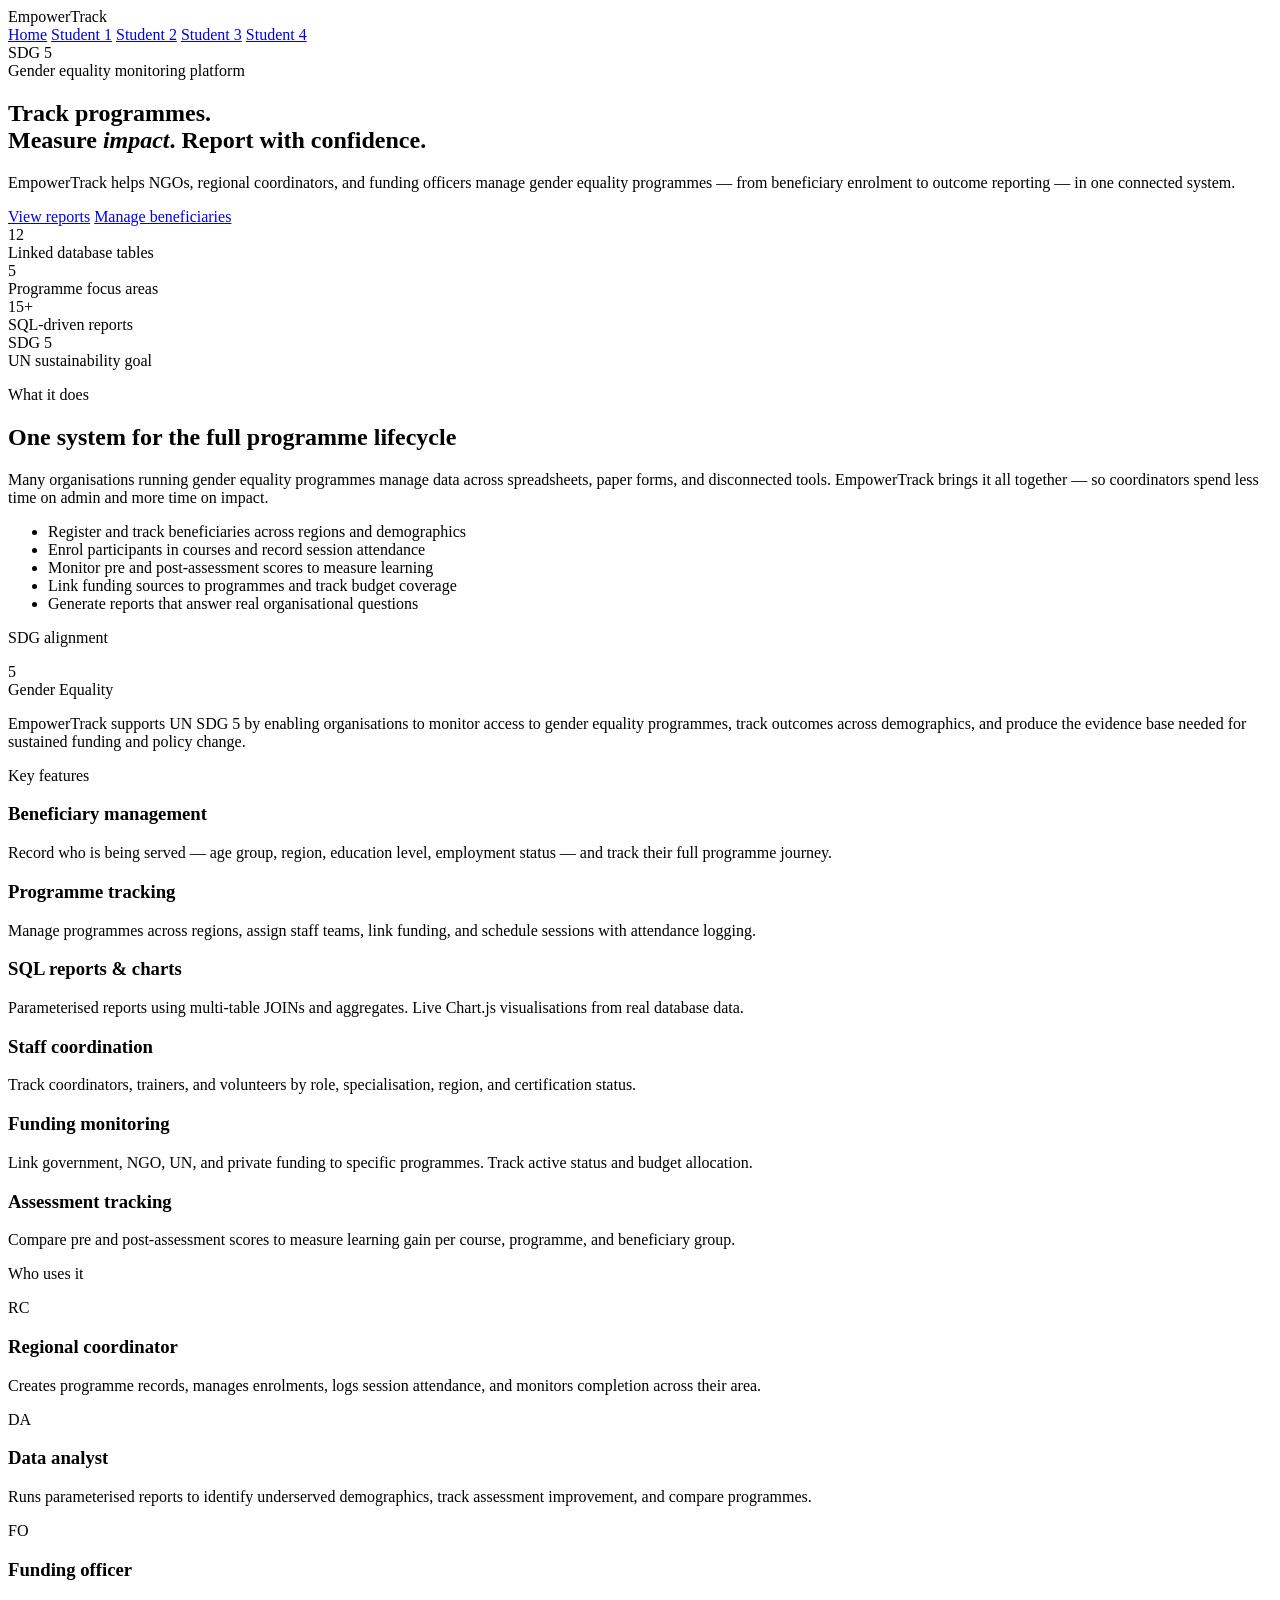
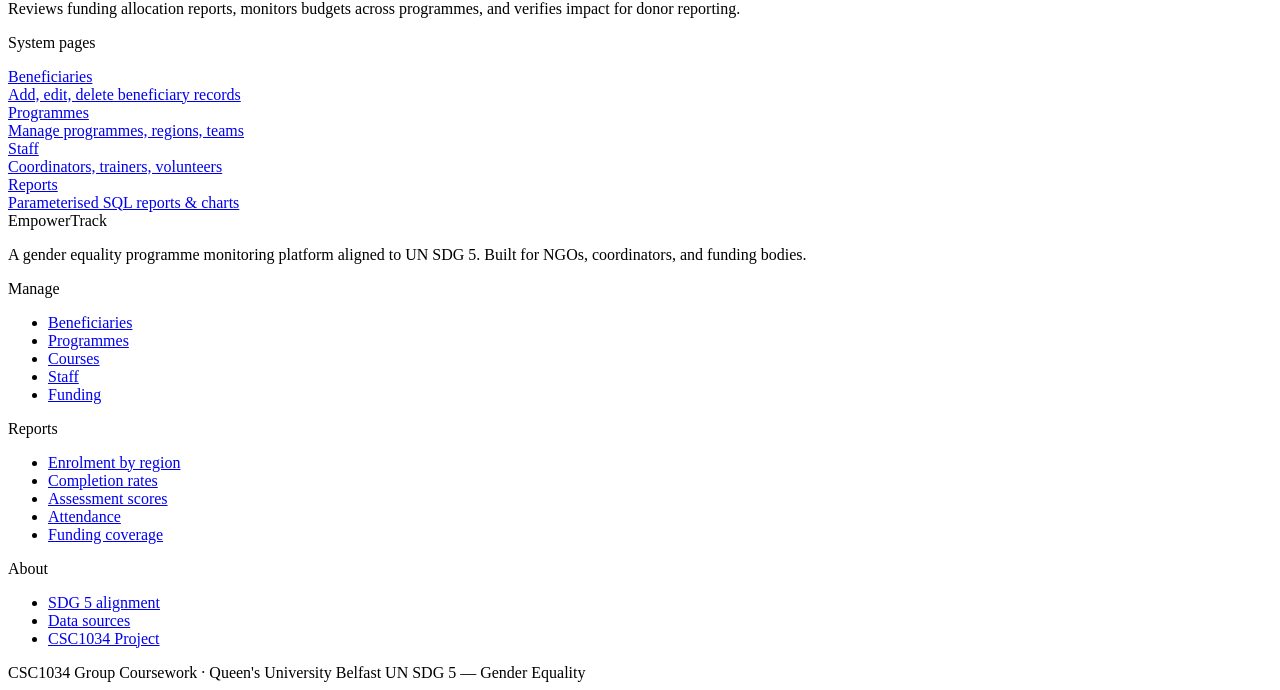
==== code/src/html/index.html @ a9007a5d "roman/feature: added initial homepage for web site with commented classes that should be in styles" ====
<!DOCTYPE html>
<html lang="en">
<head>
  <meta charset="UTF-8" />
  <meta name="viewport" content="width=device-width, initial-scale=1.0" />
  <title>EmpowerTrack — Gender Equality Programme Monitoring</title>
  <link rel="stylesheet" href="style.css" />
</head>
<body>

  <!-- ============================================================
       HEADER / NAV
       Classes: nav, nav__logo, nav__logo-mark, nav__logo-name,
                nav__links, nav__link, nav__link--active,
                nav__actions, nav__sdg-badge
  ============================================================ -->
  <header>
    <nav class="nav">
      <div class="nav__logo">
        <div class="nav__logo-mark">
          <!-- Replace with SVG icon or img -->
        </div>
        <span class="nav__logo-name">EmpowerTrack</span>
      </div>

      <div class="nav__links">
        <a href="index.html"           class="nav__link nav__link--active">Home</a>
        <a href="student1.html"   class="nav__link">Student 1</a>
        <a href="student2.html"      class="nav__link">Student 2</a>
        <a href="student3.html"         class="nav__link">Student 3</a>
        <a href="student4.html"         class="nav__link">Student 4</a>
      </div>

      <div class="nav__actions">
        <span class="nav__sdg-badge">SDG 5</span>
      </div>
    </nav>
  </header>

  <main>

    <!-- ============================================================
         HERO SECTION
         Classes: hero, hero__eyebrow, hero__dot, hero__title,
                  hero__subtitle, hero__cta, btn-primary, btn-outline
    ============================================================ -->
    <section class="hero">
      <div class="hero__eyebrow">
        <span class="hero__dot"></span>
        Gender equality monitoring platform
      </div>
      <h1 class="hero__title">
        Track programmes.<br>
        Measure <em>impact</em>. Report with confidence.
      </h1>
      <p class="hero__subtitle">
        EmpowerTrack helps NGOs, regional coordinators, and funding officers
        manage gender equality programmes — from beneficiary enrolment to outcome
        reporting — in one connected system.
      </p>
      <div class="hero__cta">
        <a href="reports.html"       class="btn-primary">View reports</a>
        <a href="beneficiaries.html" class="btn-outline">Manage beneficiaries</a>
      </div>
    </section>

    <!-- ============================================================
         STATS BAR
         Classes: stats, stats__item, stats__number, stats__label
    ============================================================ -->
    <div class="stats">
      <div class="stats__item">
        <div class="stats__number">12</div>
        <div class="stats__label">Linked database tables</div>
      </div>
      <div class="stats__item">
        <div class="stats__number">5</div>
        <div class="stats__label">Programme focus areas</div>
      </div>
      <div class="stats__item">
        <div class="stats__number">15+</div>
        <div class="stats__label">SQL-driven reports</div>
      </div>
      <div class="stats__item">
        <div class="stats__number">SDG 5</div>
        <div class="stats__label">UN sustainability goal</div>
      </div>
    </div>

    <!-- ============================================================
         ABOUT SECTION  (two-column: text | SDG card)
         Classes: about, about__text, about__visual,
                  section__label, about__title, about__body,
                  about__list, sdg-card, sdg-card__num,
                  sdg-card__name, sdg-card__body
    ============================================================ -->
    <section class="about">
      <div class="about__text">
        <p class="section__label">What it does</p>
        <h2 class="about__title">One system for the full programme lifecycle</h2>
        <p class="about__body">
          Many organisations running gender equality programmes manage data across
          spreadsheets, paper forms, and disconnected tools. EmpowerTrack brings
          it all together — so coordinators spend less time on admin and more time
          on impact.
        </p>
        <ul class="about__list">
          <li>Register and track beneficiaries across regions and demographics</li>
          <li>Enrol participants in courses and record session attendance</li>
          <li>Monitor pre and post-assessment scores to measure learning</li>
          <li>Link funding sources to programmes and track budget coverage</li>
          <li>Generate reports that answer real organisational questions</li>
        </ul>
      </div>

      <div class="about__visual">
        <p class="section__label">SDG alignment</p>
        <div class="sdg-card">
          <div class="sdg-card__num">5</div>
          <div class="sdg-card__name">Gender Equality</div>
          <p class="sdg-card__body">
            EmpowerTrack supports UN SDG 5 by enabling organisations to monitor
            access to gender equality programmes, track outcomes across demographics,
            and produce the evidence base needed for sustained funding and policy change.
          </p>
        </div>
      </div>
    </section>

    <!-- ============================================================
         FEATURES SECTION
         Classes: features, features__grid, feature-card,
                  feature-card__icon, feature-card__title,
                  feature-card__body
    ============================================================ -->
    <section class="features">
      <p class="section__label">Key features</p>
      <div class="features__grid">

        <div class="feature-card">
          <div class="feature-card__icon">
            <!-- icon placeholder -->
          </div>
          <h3 class="feature-card__title">Beneficiary management</h3>
          <p class="feature-card__body">
            Record who is being served — age group, region, education level,
            employment status — and track their full programme journey.
          </p>
        </div>

        <div class="feature-card">
          <div class="feature-card__icon">
            <!-- icon placeholder -->
          </div>
          <h3 class="feature-card__title">Programme tracking</h3>
          <p class="feature-card__body">
            Manage programmes across regions, assign staff teams, link funding,
            and schedule sessions with attendance logging.
          </p>
        </div>

        <div class="feature-card">
          <div class="feature-card__icon">
            <!-- icon placeholder -->
          </div>
          <h3 class="feature-card__title">SQL reports &amp; charts</h3>
          <p class="feature-card__body">
            Parameterised reports using multi-table JOINs and aggregates.
            Live Chart.js visualisations from real database data.
          </p>
        </div>

        <div class="feature-card">
          <div class="feature-card__icon">
            <!-- icon placeholder -->
          </div>
          <h3 class="feature-card__title">Staff coordination</h3>
          <p class="feature-card__body">
            Track coordinators, trainers, and volunteers by role,
            specialisation, region, and certification status.
          </p>
        </div>

        <div class="feature-card">
          <div class="feature-card__icon">
            <!-- icon placeholder -->
          </div>
          <h3 class="feature-card__title">Funding monitoring</h3>
          <p class="feature-card__body">
            Link government, NGO, UN, and private funding to specific
            programmes. Track active status and budget allocation.
          </p>
        </div>

        <div class="feature-card">
          <div class="feature-card__icon">
            <!-- icon placeholder -->
          </div>
          <h3 class="feature-card__title">Assessment tracking</h3>
          <p class="feature-card__body">
            Compare pre and post-assessment scores to measure learning gain
            per course, programme, and beneficiary group.
          </p>
        </div>

      </div>
    </section>

    <!-- ============================================================
         WHO IT'S FOR
         Classes: users, users__grid, user-card, user-card__avatar,
                  user-card__role, user-card__desc
                  Avatar colour modifiers: av-green, av-blue, av-purple
    ============================================================ -->
    <section class="users">
      <p class="section__label">Who uses it</p>
      <div class="users__grid">

        <div class="user-card">
          <div class="user-card__avatar av-green">RC</div>
          <h3 class="user-card__role">Regional coordinator</h3>
          <p class="user-card__desc">
            Creates programme records, manages enrolments, logs session
            attendance, and monitors completion across their area.
          </p>
        </div>

        <div class="user-card">
          <div class="user-card__avatar av-blue">DA</div>
          <h3 class="user-card__role">Data analyst</h3>
          <p class="user-card__desc">
            Runs parameterised reports to identify underserved demographics,
            track assessment improvement, and compare programmes.
          </p>
        </div>

        <div class="user-card">
          <div class="user-card__avatar av-purple">FO</div>
          <h3 class="user-card__role">Funding officer</h3>
          <p class="user-card__desc">
            Reviews funding allocation reports, monitors budgets across
            programmes, and verifies impact for donor reporting.
          </p>
        </div>

      </div>
    </section>

    <!-- ============================================================
         SYSTEM PAGES OVERVIEW
         Classes: pages, pages__grid, page-card, page-card__header,
                  page-card__dot, page-card__body, page-card__name,
                  page-card__desc
    ============================================================ -->
    <section class="pages">
      <p class="section__label">System pages</p>
      <div class="pages__grid">

        <a href="beneficiaries.html" class="page-card">
          <div class="page-card__header">
            <div class="page-card__dot page-card__dot--green"></div>
          </div>
          <div class="page-card__body">
            <div class="page-card__name">Beneficiaries</div>
            <div class="page-card__desc">Add, edit, delete beneficiary records</div>
          </div>
        </a>

        <a href="programmes.html" class="page-card">
          <div class="page-card__header">
            <div class="page-card__dot page-card__dot--blue"></div>
          </div>
          <div class="page-card__body">
            <div class="page-card__name">Programmes</div>
            <div class="page-card__desc">Manage programmes, regions, teams</div>
          </div>
        </a>

        <a href="staff.html" class="page-card">
          <div class="page-card__header">
            <div class="page-card__dot page-card__dot--purple"></div>
          </div>
          <div class="page-card__body">
            <div class="page-card__name">Staff</div>
            <div class="page-card__desc">Coordinators, trainers, volunteers</div>
          </div>
        </a>

        <a href="reports.html" class="page-card">
          <div class="page-card__header">
            <div class="page-card__dot page-card__dot--amber"></div>
          </div>
          <div class="page-card__body">
            <div class="page-card__name">Reports</div>
            <div class="page-card__desc">Parameterised SQL reports &amp; charts</div>
          </div>
        </a>

      </div>
    </section>

  </main>

  <!-- ============================================================
       FOOTER
       Classes: footer, footer__main, footer__brand, footer__brand-name,
                footer__brand-desc, footer__col, footer__col-title,
                footer__links, footer__bottom, footer__copy,
                footer__sdg
  ============================================================ -->
  <footer class="footer">
    <div class="footer__main">

      <div class="footer__brand">
        <div class="footer__brand-name">EmpowerTrack</div>
        <p class="footer__brand-desc">
          A gender equality programme monitoring platform aligned to UN SDG 5.
          Built for NGOs, coordinators, and funding bodies.
        </p>
      </div>

      <div class="footer__col">
        <div class="footer__col-title">Manage</div>
        <ul class="footer__links">
          <li><a href="beneficiaries.html">Beneficiaries</a></li>
          <li><a href="programmes.html">Programmes</a></li>
          <li><a href="courses.html">Courses</a></li>
          <li><a href="staff.html">Staff</a></li>
          <li><a href="funding.html">Funding</a></li>
        </ul>
      </div>

      <div class="footer__col">
        <div class="footer__col-title">Reports</div>
        <ul class="footer__links">
          <li><a href="reports.html">Enrolment by region</a></li>
          <li><a href="reports.html">Completion rates</a></li>
          <li><a href="reports.html">Assessment scores</a></li>
          <li><a href="reports.html">Attendance</a></li>
          <li><a href="reports.html">Funding coverage</a></li>
        </ul>
      </div>

      <div class="footer__col">
        <div class="footer__col-title">About</div>
        <ul class="footer__links">
          <li><a href="index.html">SDG 5 alignment</a></li>
          <li><a href="index.html">Data sources</a></li>
          <li><a href="index.html">CSC1034 Project</a></li>
        </ul>
      </div>

    </div>

    <div class="footer__bottom">
      <span class="footer__copy">CSC1034 Group Coursework &middot; Queen's University Belfast</span>
      <span class="footer__sdg">UN SDG 5 &mdash; Gender Equality</span>
    </div>
  </footer>

</body>
</html>
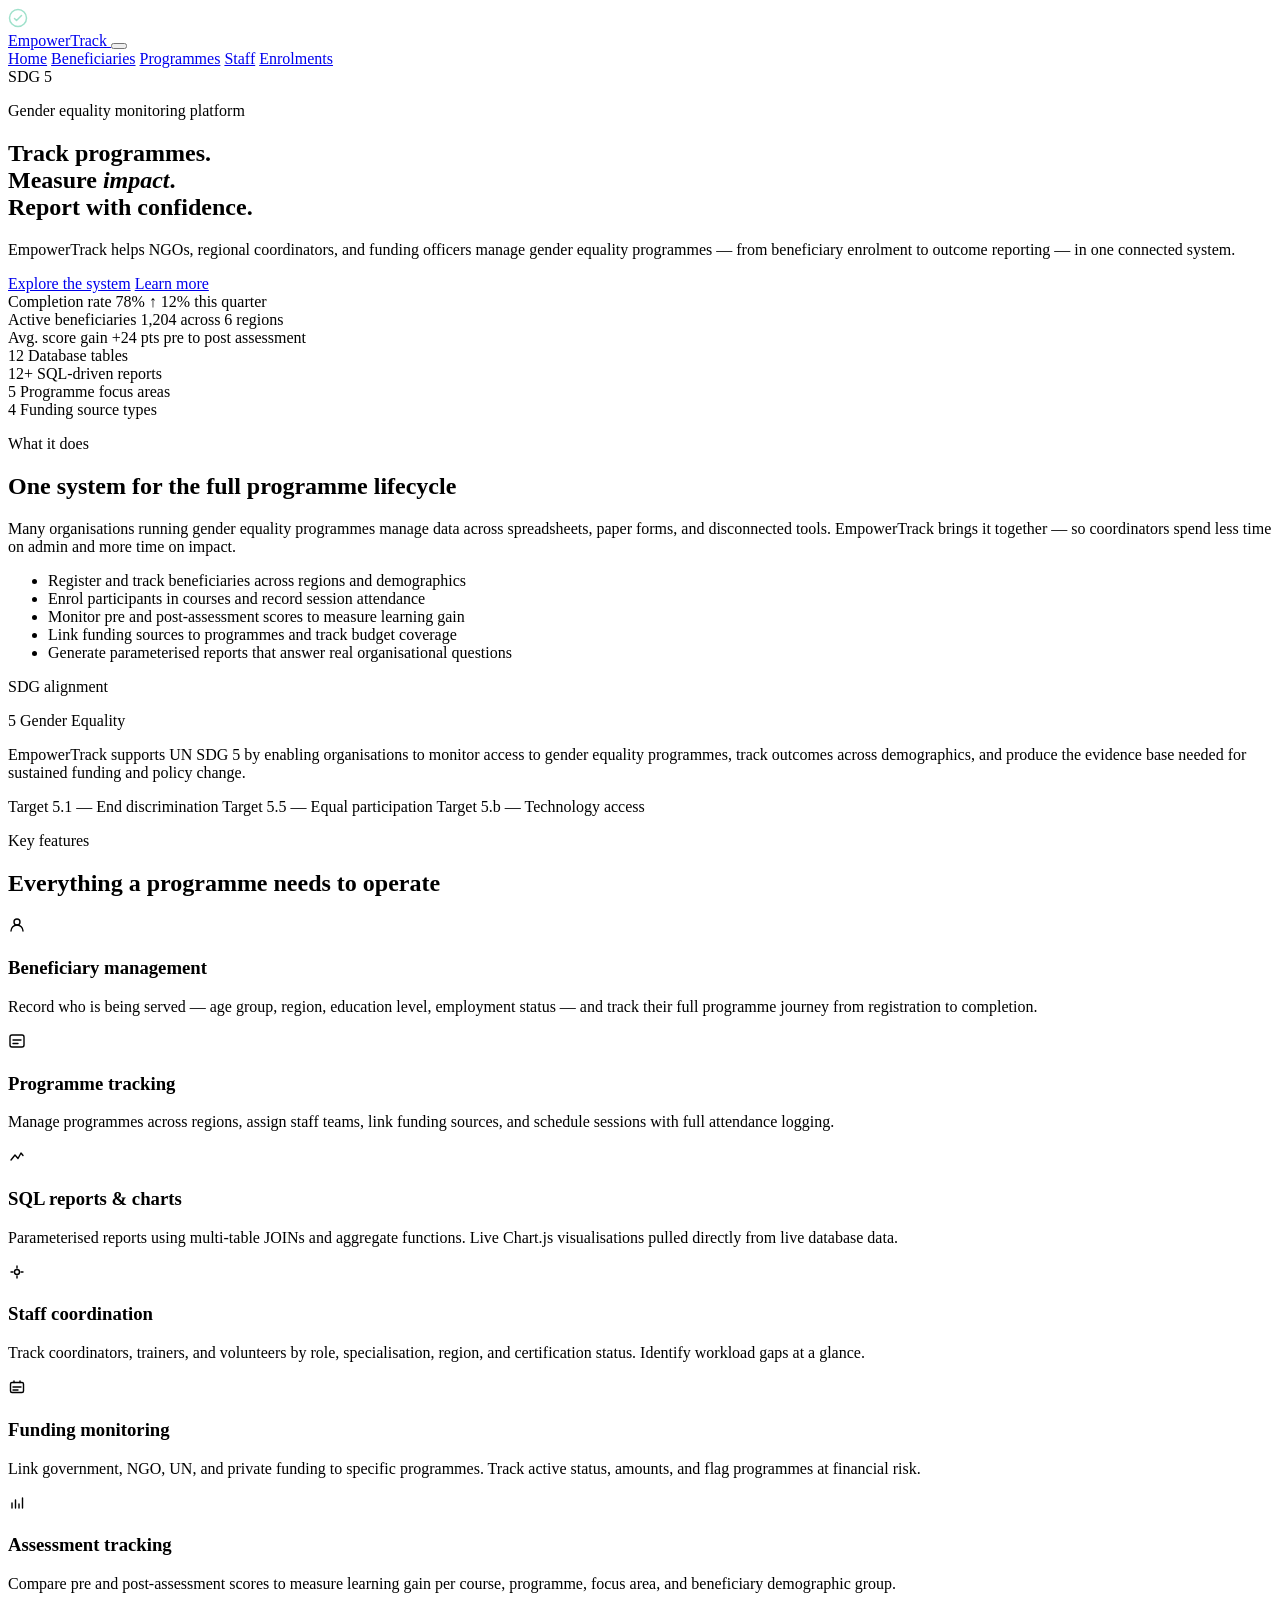
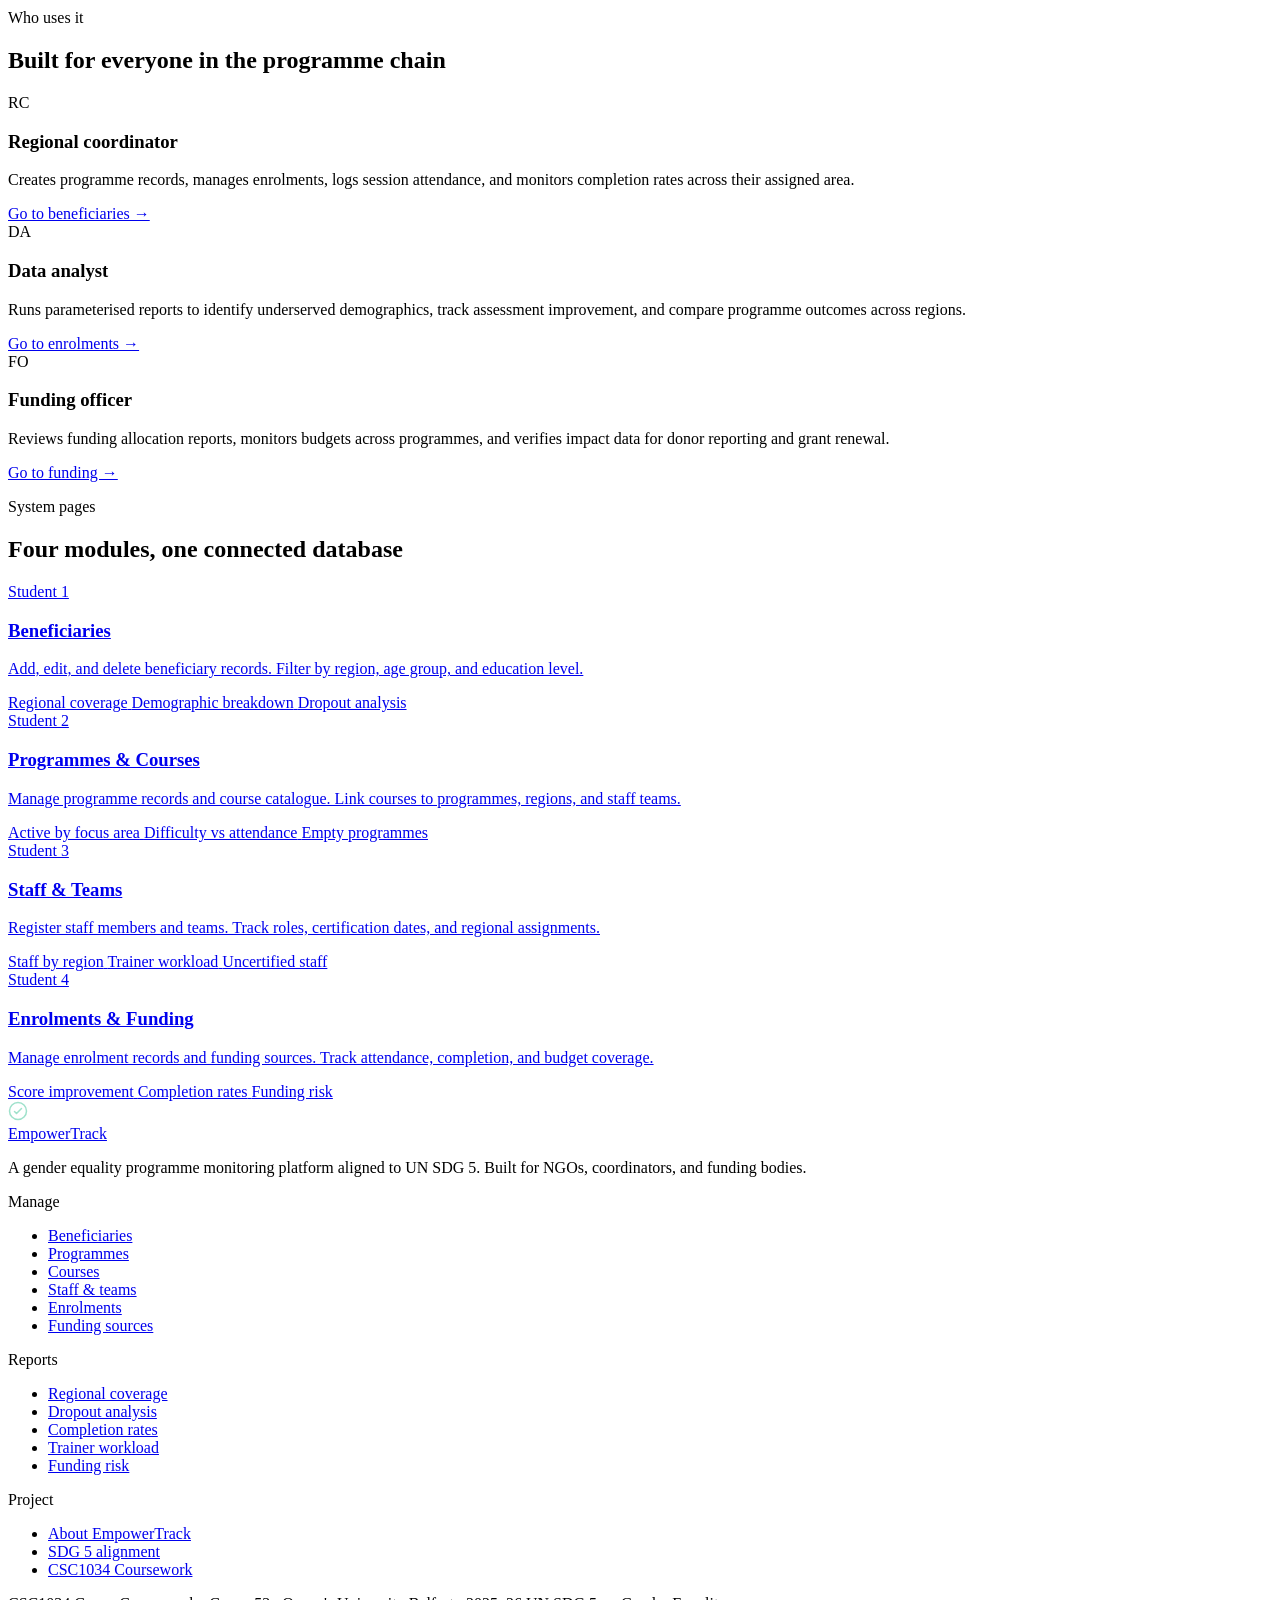
==== commit 07b36cd3: "roma/fueature: added initial HTML files and JavaScript for navigation functionality" ====
--- a/code/src/html/index.html
+++ b/code/src/html/index.html
@@ -4,359 +4,435 @@
   <meta charset="UTF-8" />
   <meta name="viewport" content="width=device-width, initial-scale=1.0" />
   <title>EmpowerTrack — Gender Equality Programme Monitoring</title>
+  <!-- DM Serif Display for headings, DM Sans for body — both used on all 5 pages -->
+  <link rel="preconnect" href="https://fonts.googleapis.com" />
+  <link rel="preconnect" href="https://fonts.gstatic.com" crossorigin />
+  <link href="https://fonts.googleapis.com/css2?family=DM+Serif+Display:ital@0;1&family=DM+Sans:opsz,wght@9..40,300;9..40,400;9..40,500&display=swap" rel="stylesheet" />
   <link rel="stylesheet" href="style.css" />
 </head>
 <body>
 
-  <!-- ============================================================
-       HEADER / NAV
-       Classes: nav, nav__logo, nav__logo-mark, nav__logo-name,
-                nav__links, nav__link, nav__link--active,
-                nav__actions, nav__sdg-badge
-  ============================================================ -->
-  <header>
-    <nav class="nav">
-      <div class="nav__logo">
-        <div class="nav__logo-mark">
-          <!-- Replace with SVG icon or img -->
-        </div>
-        <span class="nav__logo-name">EmpowerTrack</span>
-      </div>
-
-      <div class="nav__links">
-        <a href="index.html"           class="nav__link nav__link--active">Home</a>
-        <a href="student1.html"   class="nav__link">Student 1</a>
-        <a href="student2.html"      class="nav__link">Student 2</a>
-        <a href="student3.html"         class="nav__link">Student 3</a>
-        <a href="student4.html"         class="nav__link">Student 4</a>
+  <!-- HEADER — same markup on all 5 pages, only nav__link--active changes -->
+  <header class="site-header"> <!-- sticky top bar, dark background -->
+    <nav class="nav container"> <!-- flex row: logo | links | badge; container = shared max-width wrapper -->
+
+      <a href="index.html" class="nav__logo"> <!-- logo: icon + brand name side by side -->
+        <div class="nav__logo-mark"> <!-- small circle SVG icon -->
+          <svg width="20" height="20" viewBox="0 0 20 20" fill="none" aria-hidden="true">
+            <circle cx="10" cy="10" r="8.5" stroke="#9FE1CB" stroke-width="1.5"/>
+            <path d="M6.5 10.5L8.5 12.5L13.5 7.5" stroke="#9FE1CB" stroke-width="1.5" stroke-linecap="round" stroke-linejoin="round"/>
+          </svg>
+        </div>
+        <span class="nav__logo-name">EmpowerTrack</span> <!-- brand name text -->
+      </a>
+
+      <!-- hamburger button, visible on mobile only; JS toggles nav__links--open -->
+      <button class="nav__burger" id="navBurger" aria-label="Toggle navigation menu">
+        <span></span><span></span><span></span>
+      </button>
+
+      <!-- nav links: horizontal on desktop, dropdown on mobile -->
+      <div class="nav__links" id="navLinks">
+        <a href="index.html"         class="nav__link nav__link--active">Home</a> <!-- nav__link--active = current page -->
+        <a href="beneficiaries.html" class="nav__link">Beneficiaries</a>
+        <a href="programmes.html"    class="nav__link">Programmes</a>
+        <a href="staff.html"         class="nav__link">Staff</a>
+        <a href="enrolments.html"    class="nav__link">Enrolments</a>
       </div>
 
       <div class="nav__actions">
-        <span class="nav__sdg-badge">SDG 5</span>
-      </div>
+        <span class="badge badge--sdg">SDG 5</span> <!-- green pill badge, same on all pages -->
+      </div>
+
     </nav>
   </header>
 
+
   <main>
 
-    <!-- ============================================================
-         HERO SECTION
-         Classes: hero, hero__eyebrow, hero__dot, hero__title,
-                  hero__subtitle, hero__cta, btn-primary, btn-outline
-    ============================================================ -->
+    <!-- HERO — homepage only; dark background continues from header -->
     <section class="hero">
-      <div class="hero__eyebrow">
-        <span class="hero__dot"></span>
-        Gender equality monitoring platform
-      </div>
-      <h1 class="hero__title">
-        Track programmes.<br>
-        Measure <em>impact</em>. Report with confidence.
-      </h1>
-      <p class="hero__subtitle">
-        EmpowerTrack helps NGOs, regional coordinators, and funding officers
-        manage gender equality programmes — from beneficiary enrolment to outcome
-        reporting — in one connected system.
-      </p>
-      <div class="hero__cta">
-        <a href="reports.html"       class="btn-primary">View reports</a>
-        <a href="beneficiaries.html" class="btn-outline">Manage beneficiaries</a>
-      </div>
-    </section>
-
-    <!-- ============================================================
-         STATS BAR
-         Classes: stats, stats__item, stats__number, stats__label
-    ============================================================ -->
-    <div class="stats">
-      <div class="stats__item">
-        <div class="stats__number">12</div>
-        <div class="stats__label">Linked database tables</div>
-      </div>
-      <div class="stats__item">
-        <div class="stats__number">5</div>
-        <div class="stats__label">Programme focus areas</div>
-      </div>
-      <div class="stats__item">
-        <div class="stats__number">15+</div>
-        <div class="stats__label">SQL-driven reports</div>
-      </div>
-      <div class="stats__item">
-        <div class="stats__number">SDG 5</div>
-        <div class="stats__label">UN sustainability goal</div>
-      </div>
-    </div>
-
-    <!-- ============================================================
-         ABOUT SECTION  (two-column: text | SDG card)
-         Classes: about, about__text, about__visual,
-                  section__label, about__title, about__body,
-                  about__list, sdg-card, sdg-card__num,
-                  sdg-card__name, sdg-card__body
-    ============================================================ -->
-    <section class="about">
-      <div class="about__text">
-        <p class="section__label">What it does</p>
-        <h2 class="about__title">One system for the full programme lifecycle</h2>
-        <p class="about__body">
-          Many organisations running gender equality programmes manage data across
-          spreadsheets, paper forms, and disconnected tools. EmpowerTrack brings
-          it all together — so coordinators spend less time on admin and more time
-          on impact.
-        </p>
-        <ul class="about__list">
-          <li>Register and track beneficiaries across regions and demographics</li>
-          <li>Enrol participants in courses and record session attendance</li>
-          <li>Monitor pre and post-assessment scores to measure learning</li>
-          <li>Link funding sources to programmes and track budget coverage</li>
-          <li>Generate reports that answer real organisational questions</li>
-        </ul>
-      </div>
-
-      <div class="about__visual">
-        <p class="section__label">SDG alignment</p>
-        <div class="sdg-card">
-          <div class="sdg-card__num">5</div>
-          <div class="sdg-card__name">Gender Equality</div>
-          <p class="sdg-card__body">
-            EmpowerTrack supports UN SDG 5 by enabling organisations to monitor
-            access to gender equality programmes, track outcomes across demographics,
-            and produce the evidence base needed for sustained funding and policy change.
+      <div class="container hero__inner"> <!-- two columns: content left, visual right -->
+
+        <div class="hero__content"> <!-- left column, ~55% width -->
+
+          <!-- small label line above the title: dot + short text -->
+          <p class="hero__eyebrow">
+            <span class="hero__eyebrow-dot"></span> <!-- tiny accent-coloured circle -->
+            Gender equality monitoring platform
           </p>
-        </div>
-      </div>
-    </section>
-
-    <!-- ============================================================
-         FEATURES SECTION
-         Classes: features, features__grid, feature-card,
-                  feature-card__icon, feature-card__title,
-                  feature-card__body
-    ============================================================ -->
-    <section class="features">
-      <p class="section__label">Key features</p>
-      <div class="features__grid">
-
-        <div class="feature-card">
-          <div class="feature-card__icon">
-            <!-- icon placeholder -->
-          </div>
-          <h3 class="feature-card__title">Beneficiary management</h3>
-          <p class="feature-card__body">
-            Record who is being served — age group, region, education level,
-            employment status — and track their full programme journey.
+
+          <!-- main H1; <em> on "impact" — italic + accent colour -->
+          <h1 class="hero__title">
+            Track programmes.<br>
+            Measure <em>impact</em>.<br>
+            Report with confidence.
+          </h1>
+
+          <p class="hero__subtitle">
+            EmpowerTrack helps NGOs, regional coordinators, and funding officers
+            manage gender equality programmes — from beneficiary enrolment to
+            outcome reporting — in one connected system.
           </p>
-        </div>
-
-        <div class="feature-card">
-          <div class="feature-card__icon">
-            <!-- icon placeholder -->
-          </div>
-          <h3 class="feature-card__title">Programme tracking</h3>
-          <p class="feature-card__body">
-            Manage programmes across regions, assign staff teams, link funding,
-            and schedule sessions with attendance logging.
+
+          <div class="hero__cta"> <!-- button row; btn--primary = filled, btn--outline = ghost -->
+            <a href="beneficiaries.html" class="btn btn--primary">Explore the system</a>
+            <a href="#about"             class="btn btn--outline">Learn more</a>
+          </div>
+
+        </div>
+
+        <!-- right column: three decorative stat cards, aria-hidden as they're illustrative -->
+        <div class="hero__visual" aria-hidden="true">
+          <!-- hero__card--1/2/3 let you offset each card slightly so they overlap/stagger -->
+          <div class="hero__card hero__card--1">
+            <span class="hero__card-label">Completion rate</span>
+            <span class="hero__card-value">78%</span>
+            <span class="hero__card-sub">↑ 12% this quarter</span>
+          </div>
+          <div class="hero__card hero__card--2">
+            <span class="hero__card-label">Active beneficiaries</span>
+            <span class="hero__card-value">1,204</span>
+            <span class="hero__card-sub">across 6 regions</span>
+          </div>
+          <div class="hero__card hero__card--3">
+            <span class="hero__card-label">Avg. score gain</span>
+            <span class="hero__card-value">+24 pts</span>
+            <span class="hero__card-sub">pre to post assessment</span>
+          </div>
+        </div>
+
+      </div>
+    </section>
+
+
+    <!-- STATS BAR — four headline numbers between hero and about -->
+    <section class="stats">
+      <div class="container stats__grid"> <!-- flex row, 4 equal items; 2x2 grid on mobile -->
+        <div class="stats__item"> <!-- one number + label pair -->
+          <span class="stats__number">12</span>
+          <span class="stats__label">Database tables</span>
+        </div>
+        <div class="stats__item">
+          <span class="stats__number">12+</span>
+          <span class="stats__label">SQL-driven reports</span>
+        </div>
+        <div class="stats__item">
+          <span class="stats__number">5</span>
+          <span class="stats__label">Programme focus areas</span>
+        </div>
+        <div class="stats__item">
+          <span class="stats__number">4</span>
+          <span class="stats__label">Funding source types</span>
+        </div>
+      </div>
+    </section>
+
+
+    <!-- ABOUT — first light section; id links from the "Learn more" hero button -->
+    <section class="about section" id="about">
+      <div class="container about__inner"> <!-- two columns: text left, SDG card right -->
+
+        <div class="about__text"> <!-- left column, ~60% -->
+          <!-- section__label and section__title are shared across all sections below -->
+          <p class="section__label">What it does</p>
+          <h2 class="section__title">One system for the full programme lifecycle</h2>
+          <p class="about__body">
+            Many organisations running gender equality programmes manage data across
+            spreadsheets, paper forms, and disconnected tools. EmpowerTrack brings
+            it together — so coordinators spend less time on admin and more time on impact.
           </p>
-        </div>
-
-        <div class="feature-card">
-          <div class="feature-card__icon">
-            <!-- icon placeholder -->
-          </div>
-          <h3 class="feature-card__title">SQL reports &amp; charts</h3>
-          <p class="feature-card__body">
-            Parameterised reports using multi-table JOINs and aggregates.
-            Live Chart.js visualisations from real database data.
-          </p>
-        </div>
-
-        <div class="feature-card">
-          <div class="feature-card__icon">
-            <!-- icon placeholder -->
-          </div>
-          <h3 class="feature-card__title">Staff coordination</h3>
-          <p class="feature-card__body">
-            Track coordinators, trainers, and volunteers by role,
-            specialisation, region, and certification status.
-          </p>
-        </div>
-
-        <div class="feature-card">
-          <div class="feature-card__icon">
-            <!-- icon placeholder -->
-          </div>
-          <h3 class="feature-card__title">Funding monitoring</h3>
-          <p class="feature-card__body">
-            Link government, NGO, UN, and private funding to specific
-            programmes. Track active status and budget allocation.
-          </p>
-        </div>
-
-        <div class="feature-card">
-          <div class="feature-card__icon">
-            <!-- icon placeholder -->
-          </div>
-          <h3 class="feature-card__title">Assessment tracking</h3>
-          <p class="feature-card__body">
-            Compare pre and post-assessment scores to measure learning gain
-            per course, programme, and beneficiary group.
-          </p>
-        </div>
-
-      </div>
-    </section>
-
-    <!-- ============================================================
-         WHO IT'S FOR
-         Classes: users, users__grid, user-card, user-card__avatar,
-                  user-card__role, user-card__desc
-                  Avatar colour modifiers: av-green, av-blue, av-purple
-    ============================================================ -->
-    <section class="users">
-      <p class="section__label">Who uses it</p>
-      <div class="users__grid">
-
-        <div class="user-card">
-          <div class="user-card__avatar av-green">RC</div>
-          <h3 class="user-card__role">Regional coordinator</h3>
-          <p class="user-card__desc">
-            Creates programme records, manages enrolments, logs session
-            attendance, and monitors completion across their area.
-          </p>
-        </div>
-
-        <div class="user-card">
-          <div class="user-card__avatar av-blue">DA</div>
-          <h3 class="user-card__role">Data analyst</h3>
-          <p class="user-card__desc">
-            Runs parameterised reports to identify underserved demographics,
-            track assessment improvement, and compare programmes.
-          </p>
-        </div>
-
-        <div class="user-card">
-          <div class="user-card__avatar av-purple">FO</div>
-          <h3 class="user-card__role">Funding officer</h3>
-          <p class="user-card__desc">
-            Reviews funding allocation reports, monitors budgets across
-            programmes, and verifies impact for donor reporting.
-          </p>
-        </div>
-
-      </div>
-    </section>
-
-    <!-- ============================================================
-         SYSTEM PAGES OVERVIEW
-         Classes: pages, pages__grid, page-card, page-card__header,
-                  page-card__dot, page-card__body, page-card__name,
-                  page-card__desc
-    ============================================================ -->
-    <section class="pages">
-      <p class="section__label">System pages</p>
-      <div class="pages__grid">
-
-        <a href="beneficiaries.html" class="page-card">
-          <div class="page-card__header">
-            <div class="page-card__dot page-card__dot--green"></div>
-          </div>
-          <div class="page-card__body">
-            <div class="page-card__name">Beneficiaries</div>
-            <div class="page-card__desc">Add, edit, delete beneficiary records</div>
-          </div>
+          <ul class="about__list"> <!-- custom bullets, e.g. green checkmark via ::before -->
+            <li>Register and track beneficiaries across regions and demographics</li>
+            <li>Enrol participants in courses and record session attendance</li>
+            <li>Monitor pre and post-assessment scores to measure learning gain</li>
+            <li>Link funding sources to programmes and track budget coverage</li>
+            <li>Generate parameterised reports that answer real organisational questions</li>
+          </ul>
+        </div>
+
+        <div class="about__aside"> <!-- right column, ~35%; stacks below text on mobile -->
+          <p class="section__label">SDG alignment</p>
+          <div class="sdg-card"> <!-- dark card contrasting with the light section background -->
+            <div class="sdg-card__header"> <!-- flex row: big number + goal name -->
+              <span class="sdg-card__num">5</span> <!-- large, accent colour -->
+              <span class="sdg-card__name">Gender Equality</span>
+            </div>
+            <p class="sdg-card__body">
+              EmpowerTrack supports UN SDG 5 by enabling organisations to monitor
+              access to gender equality programmes, track outcomes across demographics,
+              and produce the evidence base needed for sustained funding and policy change.
+            </p>
+            <div class="sdg-card__targets"> <!-- row of small pill labels, wraps if needed -->
+              <span class="sdg-target">Target 5.1 — End discrimination</span>
+              <span class="sdg-target">Target 5.5 — Equal participation</span>
+              <span class="sdg-target">Target 5.b — Technology access</span>
+            </div>
+          </div>
+        </div>
+
+      </div>
+    </section>
+
+
+    <!-- FEATURES — 6 cards in a 3x2 grid; section--alt = slightly off-white background -->
+    <section class="features section section--alt">
+      <div class="container">
+
+        <div class="section__header"> <!-- centred label + title block above the grid -->
+          <p class="section__label">Key features</p>
+          <h2 class="section__title">Everything a programme needs to operate</h2>
+        </div>
+
+        <div class="features__grid"> <!-- 3 cols desktop, 2 tablet, 1 mobile -->
+
+          <!-- feature-card: white card with icon box, title, body text -->
+          <!-- feature-card__icon--green/blue/amber/purple = coloured icon background -->
+          <div class="feature-card">
+            <div class="feature-card__icon feature-card__icon--green">
+              <svg width="18" height="18" viewBox="0 0 18 18" fill="none" aria-hidden="true">
+                <circle cx="9" cy="6" r="3" stroke="currentColor" stroke-width="1.4"/>
+                <path d="M3 15c0-3.314 2.686-6 6-6s6 2.686 6 6" stroke="currentColor" stroke-width="1.4" stroke-linecap="round"/>
+              </svg>
+            </div>
+            <h3 class="feature-card__title">Beneficiary management</h3>
+            <p class="feature-card__body">Record who is being served — age group, region, education level, employment status — and track their full programme journey from registration to completion.</p>
+          </div>
+
+          <div class="feature-card">
+            <div class="feature-card__icon feature-card__icon--blue">
+              <svg width="18" height="18" viewBox="0 0 18 18" fill="none" aria-hidden="true">
+                <rect x="2" y="3" width="14" height="12" rx="2" stroke="currentColor" stroke-width="1.4"/>
+                <path d="M5 8h8M5 11.5h5" stroke="currentColor" stroke-width="1.4" stroke-linecap="round"/>
+              </svg>
+            </div>
+            <h3 class="feature-card__title">Programme tracking</h3>
+            <p class="feature-card__body">Manage programmes across regions, assign staff teams, link funding sources, and schedule sessions with full attendance logging.</p>
+          </div>
+
+          <div class="feature-card">
+            <div class="feature-card__icon feature-card__icon--amber">
+              <svg width="18" height="18" viewBox="0 0 18 18" fill="none" aria-hidden="true">
+                <path d="M3 13L7 8l3 3.5L13 6l2 2.5" stroke="currentColor" stroke-width="1.4" stroke-linecap="round" stroke-linejoin="round"/>
+              </svg>
+            </div>
+            <h3 class="feature-card__title">SQL reports &amp; charts</h3>
+            <p class="feature-card__body">Parameterised reports using multi-table JOINs and aggregate functions. Live Chart.js visualisations pulled directly from live database data.</p>
+          </div>
+
+          <div class="feature-card">
+            <div class="feature-card__icon feature-card__icon--purple">
+              <svg width="18" height="18" viewBox="0 0 18 18" fill="none" aria-hidden="true">
+                <circle cx="9" cy="9" r="2.5" stroke="currentColor" stroke-width="1.4"/>
+                <path d="M9 3v2M9 13v2M3 9h2M13 9h2" stroke="currentColor" stroke-width="1.4" stroke-linecap="round"/>
+              </svg>
+            </div>
+            <h3 class="feature-card__title">Staff coordination</h3>
+            <p class="feature-card__body">Track coordinators, trainers, and volunteers by role, specialisation, region, and certification status. Identify workload gaps at a glance.</p>
+          </div>
+
+          <div class="feature-card">
+            <div class="feature-card__icon feature-card__icon--green">
+              <svg width="18" height="18" viewBox="0 0 18 18" fill="none" aria-hidden="true">
+                <rect x="2.5" y="4.5" width="13" height="10" rx="1.5" stroke="currentColor" stroke-width="1.4"/>
+                <path d="M6 4.5V3M12 4.5V3" stroke="currentColor" stroke-width="1.4" stroke-linecap="round"/>
+                <path d="M5 9h8M5 12h5" stroke="currentColor" stroke-width="1.4" stroke-linecap="round"/>
+              </svg>
+            </div>
+            <h3 class="feature-card__title">Funding monitoring</h3>
+            <p class="feature-card__body">Link government, NGO, UN, and private funding to specific programmes. Track active status, amounts, and flag programmes at financial risk.</p>
+          </div>
+
+          <div class="feature-card">
+            <div class="feature-card__icon feature-card__icon--blue">
+              <svg width="18" height="18" viewBox="0 0 18 18" fill="none" aria-hidden="true">
+                <path d="M4 14V9M7.5 14V6M11 14V10M14.5 14V4" stroke="currentColor" stroke-width="1.4" stroke-linecap="round"/>
+              </svg>
+            </div>
+            <h3 class="feature-card__title">Assessment tracking</h3>
+            <p class="feature-card__body">Compare pre and post-assessment scores to measure learning gain per course, programme, focus area, and beneficiary demographic group.</p>
+          </div>
+
+        </div>
+      </div>
+    </section>
+
+
+    <!-- WHO IT'S FOR — 3 persona cards; white background after the grey features -->
+    <section class="users section">
+      <div class="container">
+        <div class="section__header">
+          <p class="section__label">Who uses it</p>
+          <h2 class="section__title">Built for everyone in the programme chain</h2>
+        </div>
+        <div class="users__grid"> <!-- 3 cols desktop, 1 col mobile -->
+
+          <!-- user-card: flat bordered card with avatar circle, role, desc, arrow link -->
+          <!-- av--green/blue/purple = avatar background colour variant -->
+          <div class="user-card">
+            <div class="user-card__avatar av--green">RC</div>
+            <h3 class="user-card__role">Regional coordinator</h3>
+            <p class="user-card__desc">Creates programme records, manages enrolments, logs session attendance, and monitors completion rates across their assigned area.</p>
+            <a href="beneficiaries.html" class="user-card__link">Go to beneficiaries &rarr;</a>
+          </div>
+
+          <div class="user-card">
+            <div class="user-card__avatar av--blue">DA</div>
+            <h3 class="user-card__role">Data analyst</h3>
+            <p class="user-card__desc">Runs parameterised reports to identify underserved demographics, track assessment improvement, and compare programme outcomes across regions.</p>
+            <a href="enrolments.html" class="user-card__link">Go to enrolments &rarr;</a>
+          </div>
+
+          <div class="user-card">
+            <div class="user-card__avatar av--purple">FO</div>
+            <h3 class="user-card__role">Funding officer</h3>
+            <p class="user-card__desc">Reviews funding allocation reports, monitors budgets across programmes, and verifies impact data for donor reporting and grant renewal.</p>
+            <a href="enrolments.html" class="user-card__link">Go to funding &rarr;</a>
+          </div>
+
+        </div>
+      </div>
+    </section>
+
+
+    <!-- SYSTEM PAGES — 4 module cards linking to each student's page -->
+    <section class="pages section section--alt">
+      <div class="container">
+        <div class="section__header">
+          <p class="section__label">System pages</p>
+          <h2 class="section__title">Four modules, one connected database</h2>
+        </div>
+        <div class="pages__grid"> <!-- 2x2 grid desktop, 1 col mobile -->
+
+          <!-- page-card: entire <a> is clickable; coloured stripe at top via page-card__stripe -->
+          <!-- page-card__stripe--green/blue/purple/amber = top accent colour -->
+          <a href="beneficiaries.html" class="page-card">
+            <div class="page-card__stripe page-card__stripe--green"></div>
+            <div class="page-card__body">
+              <span class="page-card__tag">Student 1</span> <!-- small muted label -->
+              <h3 class="page-card__name">Beneficiaries</h3>
+              <p class="page-card__desc">Add, edit, and delete beneficiary records. Filter by region, age group, and education level.</p>
+              <div class="page-card__reports"> <!-- small pill tags showing which reports are on this page -->
+                <span>Regional coverage</span>
+                <span>Demographic breakdown</span>
+                <span>Dropout analysis</span>
+              </div>
+            </div>
+          </a>
+
+          <a href="programmes.html" class="page-card">
+            <div class="page-card__stripe page-card__stripe--blue"></div>
+            <div class="page-card__body">
+              <span class="page-card__tag">Student 2</span>
+              <h3 class="page-card__name">Programmes &amp; Courses</h3>
+              <p class="page-card__desc">Manage programme records and course catalogue. Link courses to programmes, regions, and staff teams.</p>
+              <div class="page-card__reports">
+                <span>Active by focus area</span>
+                <span>Difficulty vs attendance</span>
+                <span>Empty programmes</span>
+              </div>
+            </div>
+          </a>
+
+          <a href="staff.html" class="page-card">
+            <div class="page-card__stripe page-card__stripe--purple"></div>
+            <div class="page-card__body">
+              <span class="page-card__tag">Student 3</span>
+              <h3 class="page-card__name">Staff &amp; Teams</h3>
+              <p class="page-card__desc">Register staff members and teams. Track roles, certification dates, and regional assignments.</p>
+              <div class="page-card__reports">
+                <span>Staff by region</span>
+                <span>Trainer workload</span>
+                <span>Uncertified staff</span>
+              </div>
+            </div>
+          </a>
+
+          <a href="enrolments.html" class="page-card">
+            <div class="page-card__stripe page-card__stripe--amber"></div>
+            <div class="page-card__body">
+              <span class="page-card__tag">Student 4</span>
+              <h3 class="page-card__name">Enrolments &amp; Funding</h3>
+              <p class="page-card__desc">Manage enrolment records and funding sources. Track attendance, completion, and budget coverage.</p>
+              <div class="page-card__reports">
+                <span>Score improvement</span>
+                <span>Completion rates</span>
+                <span>Funding risk</span>
+              </div>
+            </div>
+          </a>
+
+        </div>
+      </div>
+    </section>
+
+  </main>
+
+
+  <!-- FOOTER — same markup on all 5 pages -->
+  <footer class="site-footer">
+    <div class="container footer__inner"> <!-- flex row: brand col + 3 link cols -->
+
+      <div class="footer__brand"> <!-- wider left column with logo + tagline -->
+        <a href="index.html" class="nav__logo"> <!-- reuses nav logo styles -->
+          <div class="nav__logo-mark">
+            <svg width="20" height="20" viewBox="0 0 20 20" fill="none" aria-hidden="true">
+              <circle cx="10" cy="10" r="8.5" stroke="#9FE1CB" stroke-width="1.5"/>
+              <path d="M6.5 10.5L8.5 12.5L13.5 7.5" stroke="#9FE1CB" stroke-width="1.5" stroke-linecap="round" stroke-linejoin="round"/>
+            </svg>
+          </div>
+          <span class="nav__logo-name">EmpowerTrack</span>
         </a>
-
-        <a href="programmes.html" class="page-card">
-          <div class="page-card__header">
-            <div class="page-card__dot page-card__dot--blue"></div>
-          </div>
-          <div class="page-card__body">
-            <div class="page-card__name">Programmes</div>
-            <div class="page-card__desc">Manage programmes, regions, teams</div>
-          </div>
-        </a>
-
-        <a href="staff.html" class="page-card">
-          <div class="page-card__header">
-            <div class="page-card__dot page-card__dot--purple"></div>
-          </div>
-          <div class="page-card__body">
-            <div class="page-card__name">Staff</div>
-            <div class="page-card__desc">Coordinators, trainers, volunteers</div>
-          </div>
-        </a>
-
-        <a href="reports.html" class="page-card">
-          <div class="page-card__header">
-            <div class="page-card__dot page-card__dot--amber"></div>
-          </div>
-          <div class="page-card__body">
-            <div class="page-card__name">Reports</div>
-            <div class="page-card__desc">Parameterised SQL reports &amp; charts</div>
-          </div>
-        </a>
-
-      </div>
-    </section>
-
-  </main>
-
-  <!-- ============================================================
-       FOOTER
-       Classes: footer, footer__main, footer__brand, footer__brand-name,
-                footer__brand-desc, footer__col, footer__col-title,
-                footer__links, footer__bottom, footer__copy,
-                footer__sdg
-  ============================================================ -->
-  <footer class="footer">
-    <div class="footer__main">
-
-      <div class="footer__brand">
-        <div class="footer__brand-name">EmpowerTrack</div>
-        <p class="footer__brand-desc">
-          A gender equality programme monitoring platform aligned to UN SDG 5.
-          Built for NGOs, coordinators, and funding bodies.
-        </p>
-      </div>
-
+        <p class="footer__brand-desc">A gender equality programme monitoring platform aligned to UN SDG 5. Built for NGOs, coordinators, and funding bodies.</p>
+      </div>
+
+      <!-- footer__col: one link column; footer__col-title = small uppercase heading -->
       <div class="footer__col">
-        <div class="footer__col-title">Manage</div>
-        <ul class="footer__links">
+        <p class="footer__col-title">Manage</p>
+        <ul class="footer__links"> <!-- plain list, no bullets -->
           <li><a href="beneficiaries.html">Beneficiaries</a></li>
           <li><a href="programmes.html">Programmes</a></li>
-          <li><a href="courses.html">Courses</a></li>
-          <li><a href="staff.html">Staff</a></li>
-          <li><a href="funding.html">Funding</a></li>
+          <li><a href="programmes.html">Courses</a></li>
+          <li><a href="staff.html">Staff &amp; teams</a></li>
+          <li><a href="enrolments.html">Enrolments</a></li>
+          <li><a href="enrolments.html">Funding sources</a></li>
         </ul>
       </div>
 
       <div class="footer__col">
-        <div class="footer__col-title">Reports</div>
+        <p class="footer__col-title">Reports</p>
         <ul class="footer__links">
-          <li><a href="reports.html">Enrolment by region</a></li>
-          <li><a href="reports.html">Completion rates</a></li>
-          <li><a href="reports.html">Assessment scores</a></li>
-          <li><a href="reports.html">Attendance</a></li>
-          <li><a href="reports.html">Funding coverage</a></li>
+          <li><a href="beneficiaries.html">Regional coverage</a></li>
+          <li><a href="beneficiaries.html">Dropout analysis</a></li>
+          <li><a href="programmes.html">Completion rates</a></li>
+          <li><a href="staff.html">Trainer workload</a></li>
+          <li><a href="enrolments.html">Funding risk</a></li>
         </ul>
       </div>
 
       <div class="footer__col">
-        <div class="footer__col-title">About</div>
+        <p class="footer__col-title">Project</p>
         <ul class="footer__links">
+          <li><a href="index.html">About EmpowerTrack</a></li>
           <li><a href="index.html">SDG 5 alignment</a></li>
-          <li><a href="index.html">Data sources</a></li>
-          <li><a href="index.html">CSC1034 Project</a></li>
+          <li><a href="index.html">CSC1034 Coursework</a></li>
         </ul>
       </div>
 
     </div>
 
+    <!-- footer__bottom: thin copyright strip; footer__bottom-inner = space-between row -->
     <div class="footer__bottom">
-      <span class="footer__copy">CSC1034 Group Coursework &middot; Queen's University Belfast</span>
-      <span class="footer__sdg">UN SDG 5 &mdash; Gender Equality</span>
+      <div class="container footer__bottom-inner">
+        <span class="footer__copy">CSC1034 Group Coursework &middot; Group 52 &middot; Queen's University Belfast &middot; 2025&ndash;26</span>
+        <span class="footer__sdg">UN SDG 5 &mdash; Gender Equality</span>
+      </div>
     </div>
+
   </footer>
+
+  <!-- main.js: burger menu toggle — adds nav__links--open on #navLinks when #navBurger is clicked -->
+  <script src="../js/main.js"></script>
 
 </body>
 </html>
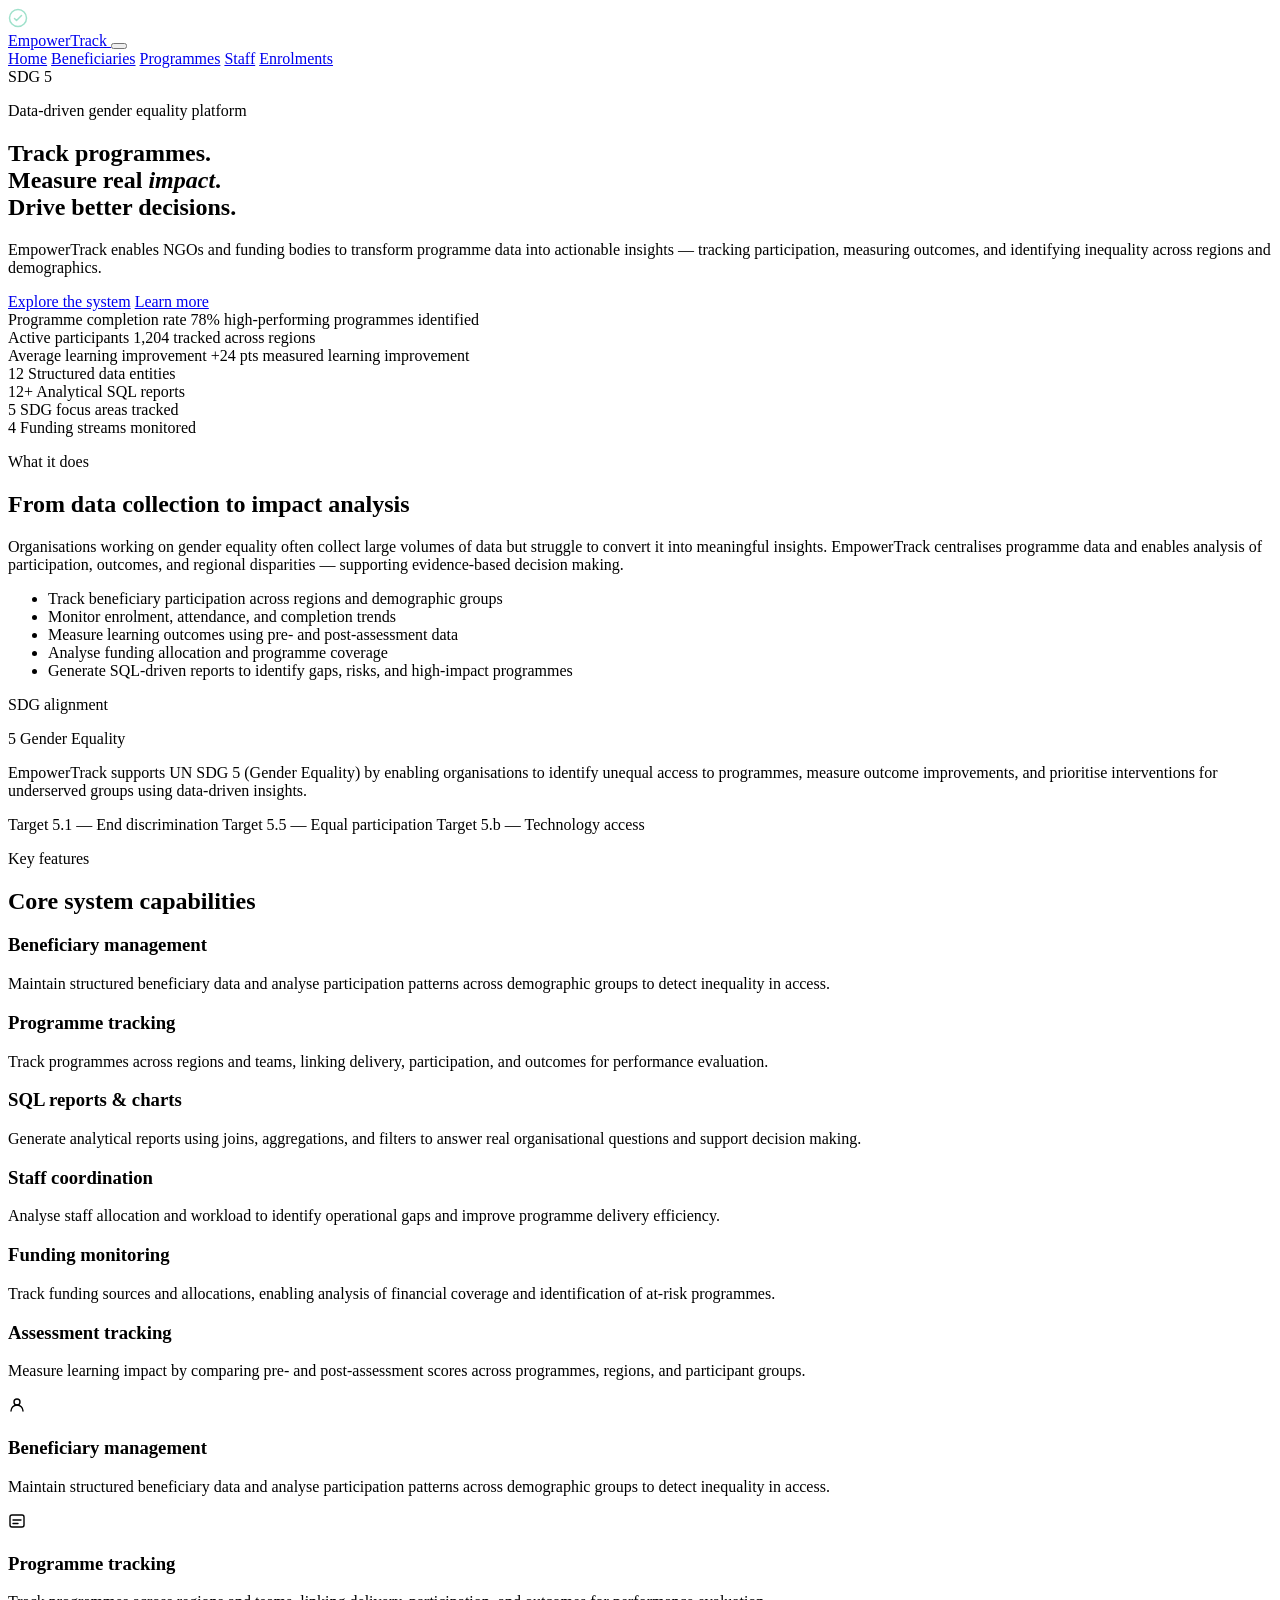
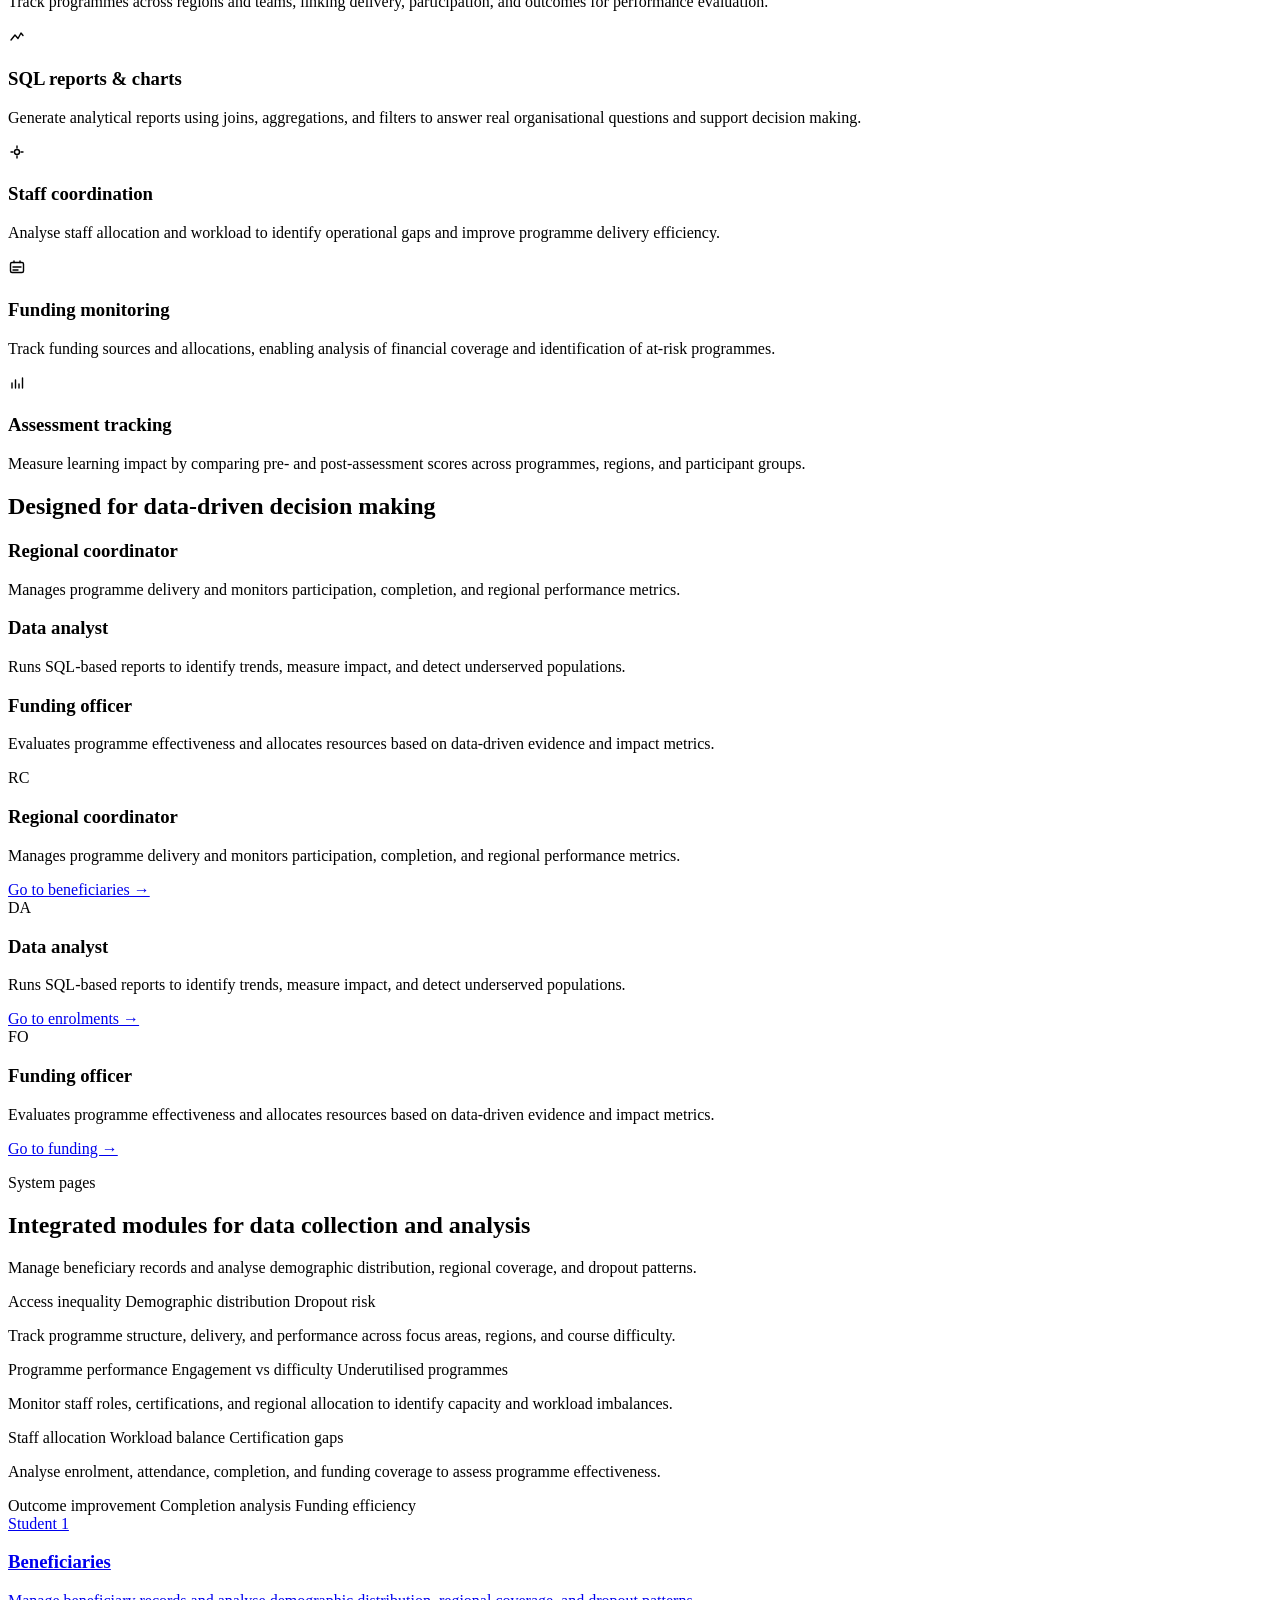
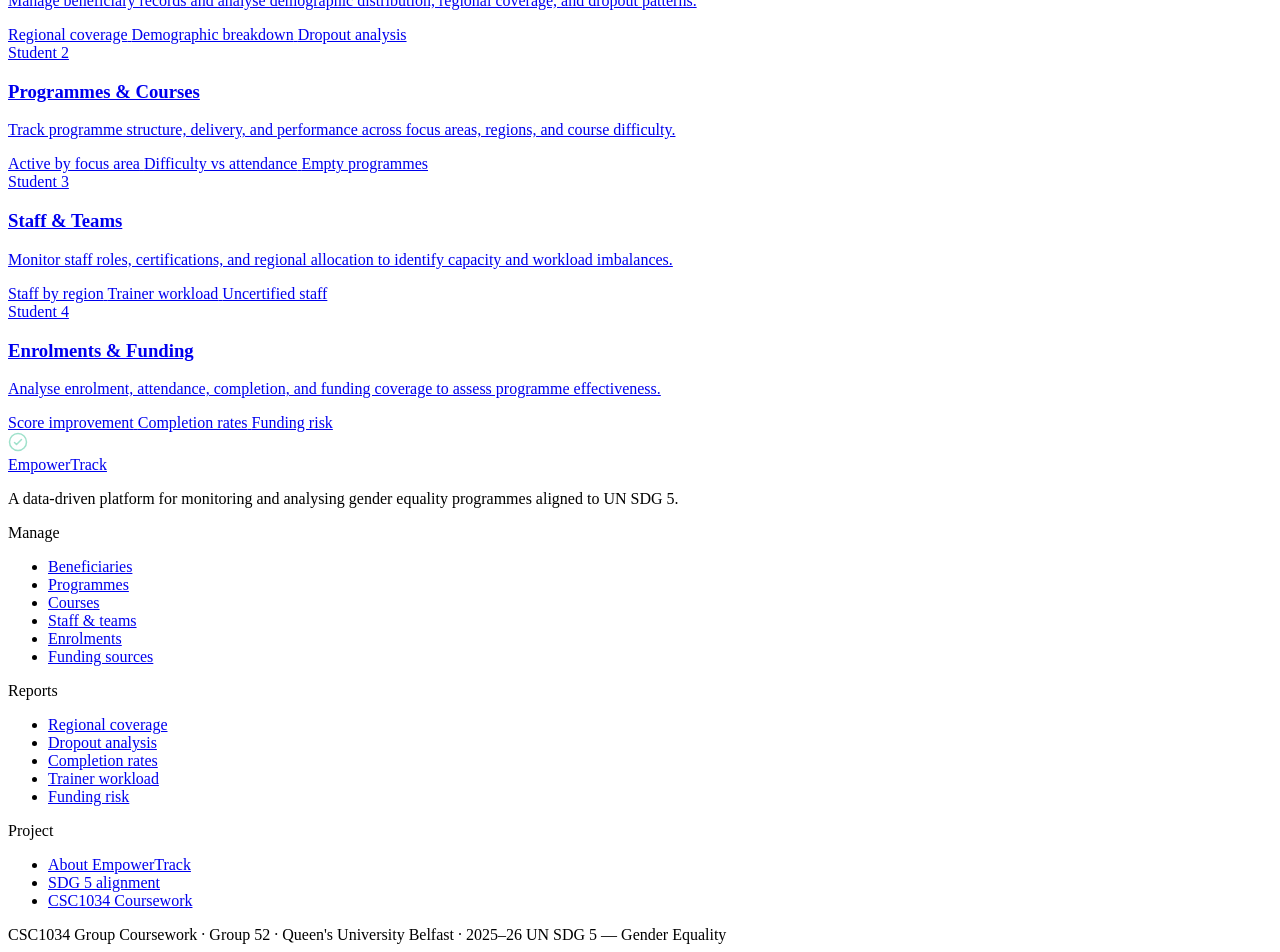
==== commit d0c93827: "Refactor index.html for improved clarity and impact of messaging(changed only inner text, not struct" ====
--- a/code/src/html/index.html
+++ b/code/src/html/index.html
@@ -59,20 +59,18 @@
           <!-- small label line above the title: dot + short text -->
           <p class="hero__eyebrow">
             <span class="hero__eyebrow-dot"></span> <!-- tiny accent-coloured circle -->
-            Gender equality monitoring platform
+            Data-driven gender equality platform
           </p>
 
           <!-- main H1; <em> on "impact" — italic + accent colour -->
           <h1 class="hero__title">
             Track programmes.<br>
-            Measure <em>impact</em>.<br>
-            Report with confidence.
+            Measure real <em>impact</em>.<br>
+            Drive better decisions.
           </h1>
 
           <p class="hero__subtitle">
-            EmpowerTrack helps NGOs, regional coordinators, and funding officers
-            manage gender equality programmes — from beneficiary enrolment to
-            outcome reporting — in one connected system.
+            EmpowerTrack enables NGOs and funding bodies to transform programme data into actionable insights — tracking participation, measuring outcomes, and identifying inequality across regions and demographics.
           </p>
 
           <div class="hero__cta"> <!-- button row; btn--primary = filled, btn--outline = ghost -->
@@ -84,21 +82,20 @@
 
         <!-- right column: three decorative stat cards, aria-hidden as they're illustrative -->
         <div class="hero__visual" aria-hidden="true">
-          <!-- hero__card--1/2/3 let you offset each card slightly so they overlap/stagger -->
           <div class="hero__card hero__card--1">
-            <span class="hero__card-label">Completion rate</span>
+            <span class="hero__card-label">Programme completion rate</span>
             <span class="hero__card-value">78%</span>
-            <span class="hero__card-sub">↑ 12% this quarter</span>
+            <span class="hero__card-sub">high-performing programmes identified</span>
           </div>
           <div class="hero__card hero__card--2">
-            <span class="hero__card-label">Active beneficiaries</span>
+            <span class="hero__card-label">Active participants</span>
             <span class="hero__card-value">1,204</span>
-            <span class="hero__card-sub">across 6 regions</span>
+            <span class="hero__card-sub">tracked across regions</span>
           </div>
           <div class="hero__card hero__card--3">
-            <span class="hero__card-label">Avg. score gain</span>
+            <span class="hero__card-label">Average learning improvement</span>
             <span class="hero__card-value">+24 pts</span>
-            <span class="hero__card-sub">pre to post assessment</span>
+            <span class="hero__card-sub">measured learning improvement</span>
           </div>
         </div>
 
@@ -111,19 +108,19 @@
       <div class="container stats__grid"> <!-- flex row, 4 equal items; 2x2 grid on mobile -->
         <div class="stats__item"> <!-- one number + label pair -->
           <span class="stats__number">12</span>
-          <span class="stats__label">Database tables</span>
+          <span class="stats__label">Structured data entities</span>
         </div>
         <div class="stats__item">
           <span class="stats__number">12+</span>
-          <span class="stats__label">SQL-driven reports</span>
+          <span class="stats__label">Analytical SQL reports</span>
         </div>
         <div class="stats__item">
           <span class="stats__number">5</span>
-          <span class="stats__label">Programme focus areas</span>
+          <span class="stats__label">SDG focus areas tracked</span>
         </div>
         <div class="stats__item">
           <span class="stats__number">4</span>
-          <span class="stats__label">Funding source types</span>
+          <span class="stats__label">Funding streams monitored</span>
         </div>
       </div>
     </section>
@@ -136,19 +133,17 @@
         <div class="about__text"> <!-- left column, ~60% -->
           <!-- section__label and section__title are shared across all sections below -->
           <p class="section__label">What it does</p>
-          <h2 class="section__title">One system for the full programme lifecycle</h2>
-          <p class="about__body">
-            Many organisations running gender equality programmes manage data across
-            spreadsheets, paper forms, and disconnected tools. EmpowerTrack brings
-            it together — so coordinators spend less time on admin and more time on impact.
-          </p>
-          <ul class="about__list"> <!-- custom bullets, e.g. green checkmark via ::before -->
-            <li>Register and track beneficiaries across regions and demographics</li>
-            <li>Enrol participants in courses and record session attendance</li>
-            <li>Monitor pre and post-assessment scores to measure learning gain</li>
-            <li>Link funding sources to programmes and track budget coverage</li>
-            <li>Generate parameterised reports that answer real organisational questions</li>
-          </ul>
+            <h2 class="section__title">From data collection to impact analysis</h2>
+            <p class="about__body">
+              Organisations working on gender equality often collect large volumes of data but struggle to convert it into meaningful insights. EmpowerTrack centralises programme data and enables analysis of participation, outcomes, and regional disparities — supporting evidence-based decision making.
+            </p>
+            <ul class="about__list">
+              <li>Track beneficiary participation across regions and demographic groups</li>
+              <li>Monitor enrolment, attendance, and completion trends</li>
+              <li>Measure learning outcomes using pre- and post-assessment data</li>
+              <li>Analyse funding allocation and programme coverage</li>
+              <li>Generate SQL-driven reports to identify gaps, risks, and high-impact programmes</li>
+            </ul>
         </div>
 
         <div class="about__aside"> <!-- right column, ~35%; stacks below text on mobile -->
@@ -159,9 +154,7 @@
               <span class="sdg-card__name">Gender Equality</span>
             </div>
             <p class="sdg-card__body">
-              EmpowerTrack supports UN SDG 5 by enabling organisations to monitor
-              access to gender equality programmes, track outcomes across demographics,
-              and produce the evidence base needed for sustained funding and policy change.
+              EmpowerTrack supports UN SDG 5 (Gender Equality) by enabling organisations to identify unequal access to programmes, measure outcome improvements, and prioritise interventions for underserved groups using data-driven insights.
             </p>
             <div class="sdg-card__targets"> <!-- row of small pill labels, wraps if needed -->
               <span class="sdg-target">Target 5.1 — End discrimination</span>
@@ -181,7 +174,37 @@
 
         <div class="section__header"> <!-- centred label + title block above the grid -->
           <p class="section__label">Key features</p>
-          <h2 class="section__title">Everything a programme needs to operate</h2>
+          <h2 class="section__title">Core system capabilities</h2>
+
+          <h3 class="feature-card__title">Beneficiary management</h3>
+          <p class="feature-card__body">
+            Maintain structured beneficiary data and analyse participation patterns across demographic groups to detect inequality in access.
+          </p>
+
+          <h3 class="feature-card__title">Programme tracking</h3>
+          <p class="feature-card__body">
+            Track programmes across regions and teams, linking delivery, participation, and outcomes for performance evaluation.
+          </p>
+
+          <h3 class="feature-card__title">SQL reports &amp; charts</h3>
+          <p class="feature-card__body">
+            Generate analytical reports using joins, aggregations, and filters to answer real organisational questions and support decision making.
+          </p>
+
+          <h3 class="feature-card__title">Staff coordination</h3>
+          <p class="feature-card__body">
+            Analyse staff allocation and workload to identify operational gaps and improve programme delivery efficiency.
+          </p>
+
+          <h3 class="feature-card__title">Funding monitoring</h3>
+          <p class="feature-card__body">
+            Track funding sources and allocations, enabling analysis of financial coverage and identification of at-risk programmes.
+          </p>
+
+          <h3 class="feature-card__title">Assessment tracking</h3>
+          <p class="feature-card__body">
+            Measure learning impact by comparing pre- and post-assessment scores across programmes, regions, and participant groups.
+          </p>
         </div>
 
         <div class="features__grid"> <!-- 3 cols desktop, 2 tablet, 1 mobile -->
@@ -196,7 +219,7 @@
               </svg>
             </div>
             <h3 class="feature-card__title">Beneficiary management</h3>
-            <p class="feature-card__body">Record who is being served — age group, region, education level, employment status — and track their full programme journey from registration to completion.</p>
+            <p class="feature-card__body">Maintain structured beneficiary data and analyse participation patterns across demographic groups to detect inequality in access.</p>
           </div>
 
           <div class="feature-card">
@@ -207,7 +230,7 @@
               </svg>
             </div>
             <h3 class="feature-card__title">Programme tracking</h3>
-            <p class="feature-card__body">Manage programmes across regions, assign staff teams, link funding sources, and schedule sessions with full attendance logging.</p>
+            <p class="feature-card__body">Track programmes across regions and teams, linking delivery, participation, and outcomes for performance evaluation.</p>
           </div>
 
           <div class="feature-card">
@@ -217,7 +240,7 @@
               </svg>
             </div>
             <h3 class="feature-card__title">SQL reports &amp; charts</h3>
-            <p class="feature-card__body">Parameterised reports using multi-table JOINs and aggregate functions. Live Chart.js visualisations pulled directly from live database data.</p>
+            <p class="feature-card__body">Generate analytical reports using joins, aggregations, and filters to answer real organisational questions and support decision making.</p>
           </div>
 
           <div class="feature-card">
@@ -228,7 +251,7 @@
               </svg>
             </div>
             <h3 class="feature-card__title">Staff coordination</h3>
-            <p class="feature-card__body">Track coordinators, trainers, and volunteers by role, specialisation, region, and certification status. Identify workload gaps at a glance.</p>
+            <p class="feature-card__body">Analyse staff allocation and workload to identify operational gaps and improve programme delivery efficiency.</p>
           </div>
 
           <div class="feature-card">
@@ -240,7 +263,7 @@
               </svg>
             </div>
             <h3 class="feature-card__title">Funding monitoring</h3>
-            <p class="feature-card__body">Link government, NGO, UN, and private funding to specific programmes. Track active status, amounts, and flag programmes at financial risk.</p>
+            <p class="feature-card__body">Track funding sources and allocations, enabling analysis of financial coverage and identification of at-risk programmes.</p>
           </div>
 
           <div class="feature-card">
@@ -250,7 +273,7 @@
               </svg>
             </div>
             <h3 class="feature-card__title">Assessment tracking</h3>
-            <p class="feature-card__body">Compare pre and post-assessment scores to measure learning gain per course, programme, focus area, and beneficiary demographic group.</p>
+            <p class="feature-card__body">Measure learning impact by comparing pre- and post-assessment scores across programmes, regions, and participant groups.</p>
           </div>
 
         </div>
@@ -262,8 +285,22 @@
     <section class="users section">
       <div class="container">
         <div class="section__header">
-          <p class="section__label">Who uses it</p>
-          <h2 class="section__title">Built for everyone in the programme chain</h2>
+          <h2 class="section__title">Designed for data-driven decision making</h2>
+
+          <h3 class="user-card__role">Regional coordinator</h3>
+          <p class="user-card__desc">
+            Manages programme delivery and monitors participation, completion, and regional performance metrics.
+          </p>
+
+          <h3 class="user-card__role">Data analyst</h3>
+          <p class="user-card__desc">
+            Runs SQL-based reports to identify trends, measure impact, and detect underserved populations.
+          </p>
+
+          <h3 class="user-card__role">Funding officer</h3>
+          <p class="user-card__desc">
+            Evaluates programme effectiveness and allocates resources based on data-driven evidence and impact metrics.
+          </p>
         </div>
         <div class="users__grid"> <!-- 3 cols desktop, 1 col mobile -->
 
@@ -272,21 +309,21 @@
           <div class="user-card">
             <div class="user-card__avatar av--green">RC</div>
             <h3 class="user-card__role">Regional coordinator</h3>
-            <p class="user-card__desc">Creates programme records, manages enrolments, logs session attendance, and monitors completion rates across their assigned area.</p>
+            <p class="user-card__desc">Manages programme delivery and monitors participation, completion, and regional performance metrics.</p>
             <a href="beneficiaries.html" class="user-card__link">Go to beneficiaries &rarr;</a>
           </div>
 
           <div class="user-card">
             <div class="user-card__avatar av--blue">DA</div>
             <h3 class="user-card__role">Data analyst</h3>
-            <p class="user-card__desc">Runs parameterised reports to identify underserved demographics, track assessment improvement, and compare programme outcomes across regions.</p>
+            <p class="user-card__desc">Runs SQL-based reports to identify trends, measure impact, and detect underserved populations.</p>
             <a href="enrolments.html" class="user-card__link">Go to enrolments &rarr;</a>
           </div>
 
           <div class="user-card">
             <div class="user-card__avatar av--purple">FO</div>
             <h3 class="user-card__role">Funding officer</h3>
-            <p class="user-card__desc">Reviews funding allocation reports, monitors budgets across programmes, and verifies impact data for donor reporting and grant renewal.</p>
+            <p class="user-card__desc">Evaluates programme effectiveness and allocates resources based on data-driven evidence and impact metrics.</p>
             <a href="enrolments.html" class="user-card__link">Go to funding &rarr;</a>
           </div>
 
@@ -300,7 +337,43 @@
       <div class="container">
         <div class="section__header">
           <p class="section__label">System pages</p>
-          <h2 class="section__title">Four modules, one connected database</h2>
+          <h2 class="section__title">Integrated modules for data collection and analysis</h2>
+
+          <p class="page-card__desc">
+            Manage beneficiary records and analyse demographic distribution, regional coverage, and dropout patterns.
+          </p>
+          <div class="page-card__reports">
+            <span>Access inequality</span>
+            <span>Demographic distribution</span>
+            <span>Dropout risk</span>
+          </div>
+
+          <p class="page-card__desc">
+            Track programme structure, delivery, and performance across focus areas, regions, and course difficulty.
+          </p>
+          <div class="page-card__reports">
+            <span>Programme performance</span>
+            <span>Engagement vs difficulty</span>
+            <span>Underutilised programmes</span>
+          </div>
+
+          <p class="page-card__desc">
+            Monitor staff roles, certifications, and regional allocation to identify capacity and workload imbalances.
+          </p>
+          <div class="page-card__reports">
+            <span>Staff allocation</span>
+            <span>Workload balance</span>
+            <span>Certification gaps</span>
+          </div>
+
+          <p class="page-card__desc">
+            Analyse enrolment, attendance, completion, and funding coverage to assess programme effectiveness.
+          </p>
+          <div class="page-card__reports">
+            <span>Outcome improvement</span>
+            <span>Completion analysis</span>
+            <span>Funding efficiency</span>
+          </div>
         </div>
         <div class="pages__grid"> <!-- 2x2 grid desktop, 1 col mobile -->
 
@@ -311,7 +384,7 @@
             <div class="page-card__body">
               <span class="page-card__tag">Student 1</span> <!-- small muted label -->
               <h3 class="page-card__name">Beneficiaries</h3>
-              <p class="page-card__desc">Add, edit, and delete beneficiary records. Filter by region, age group, and education level.</p>
+              <p class="page-card__desc">Manage beneficiary records and analyse demographic distribution, regional coverage, and dropout patterns.</p>
               <div class="page-card__reports"> <!-- small pill tags showing which reports are on this page -->
                 <span>Regional coverage</span>
                 <span>Demographic breakdown</span>
@@ -325,7 +398,7 @@
             <div class="page-card__body">
               <span class="page-card__tag">Student 2</span>
               <h3 class="page-card__name">Programmes &amp; Courses</h3>
-              <p class="page-card__desc">Manage programme records and course catalogue. Link courses to programmes, regions, and staff teams.</p>
+              <p class="page-card__desc">Track programme structure, delivery, and performance across focus areas, regions, and course difficulty.</p>
               <div class="page-card__reports">
                 <span>Active by focus area</span>
                 <span>Difficulty vs attendance</span>
@@ -339,7 +412,7 @@
             <div class="page-card__body">
               <span class="page-card__tag">Student 3</span>
               <h3 class="page-card__name">Staff &amp; Teams</h3>
-              <p class="page-card__desc">Register staff members and teams. Track roles, certification dates, and regional assignments.</p>
+              <p class="page-card__desc">Monitor staff roles, certifications, and regional allocation to identify capacity and workload imbalances.</p>
               <div class="page-card__reports">
                 <span>Staff by region</span>
                 <span>Trainer workload</span>
@@ -353,7 +426,7 @@
             <div class="page-card__body">
               <span class="page-card__tag">Student 4</span>
               <h3 class="page-card__name">Enrolments &amp; Funding</h3>
-              <p class="page-card__desc">Manage enrolment records and funding sources. Track attendance, completion, and budget coverage.</p>
+              <p class="page-card__desc">Analyse enrolment, attendance, completion, and funding coverage to assess programme effectiveness.</p>
               <div class="page-card__reports">
                 <span>Score improvement</span>
                 <span>Completion rates</span>
@@ -383,7 +456,7 @@
           </div>
           <span class="nav__logo-name">EmpowerTrack</span>
         </a>
-        <p class="footer__brand-desc">A gender equality programme monitoring platform aligned to UN SDG 5. Built for NGOs, coordinators, and funding bodies.</p>
+        <p class="footer__brand-desc">A data-driven platform for monitoring and analysing gender equality programmes aligned to UN SDG 5.</p>
       </div>
 
       <!-- footer__col: one link column; footer__col-title = small uppercase heading -->
@@ -435,4 +508,4 @@
   <script src="../js/main.js"></script>
 
 </body>
-</html>+</html>
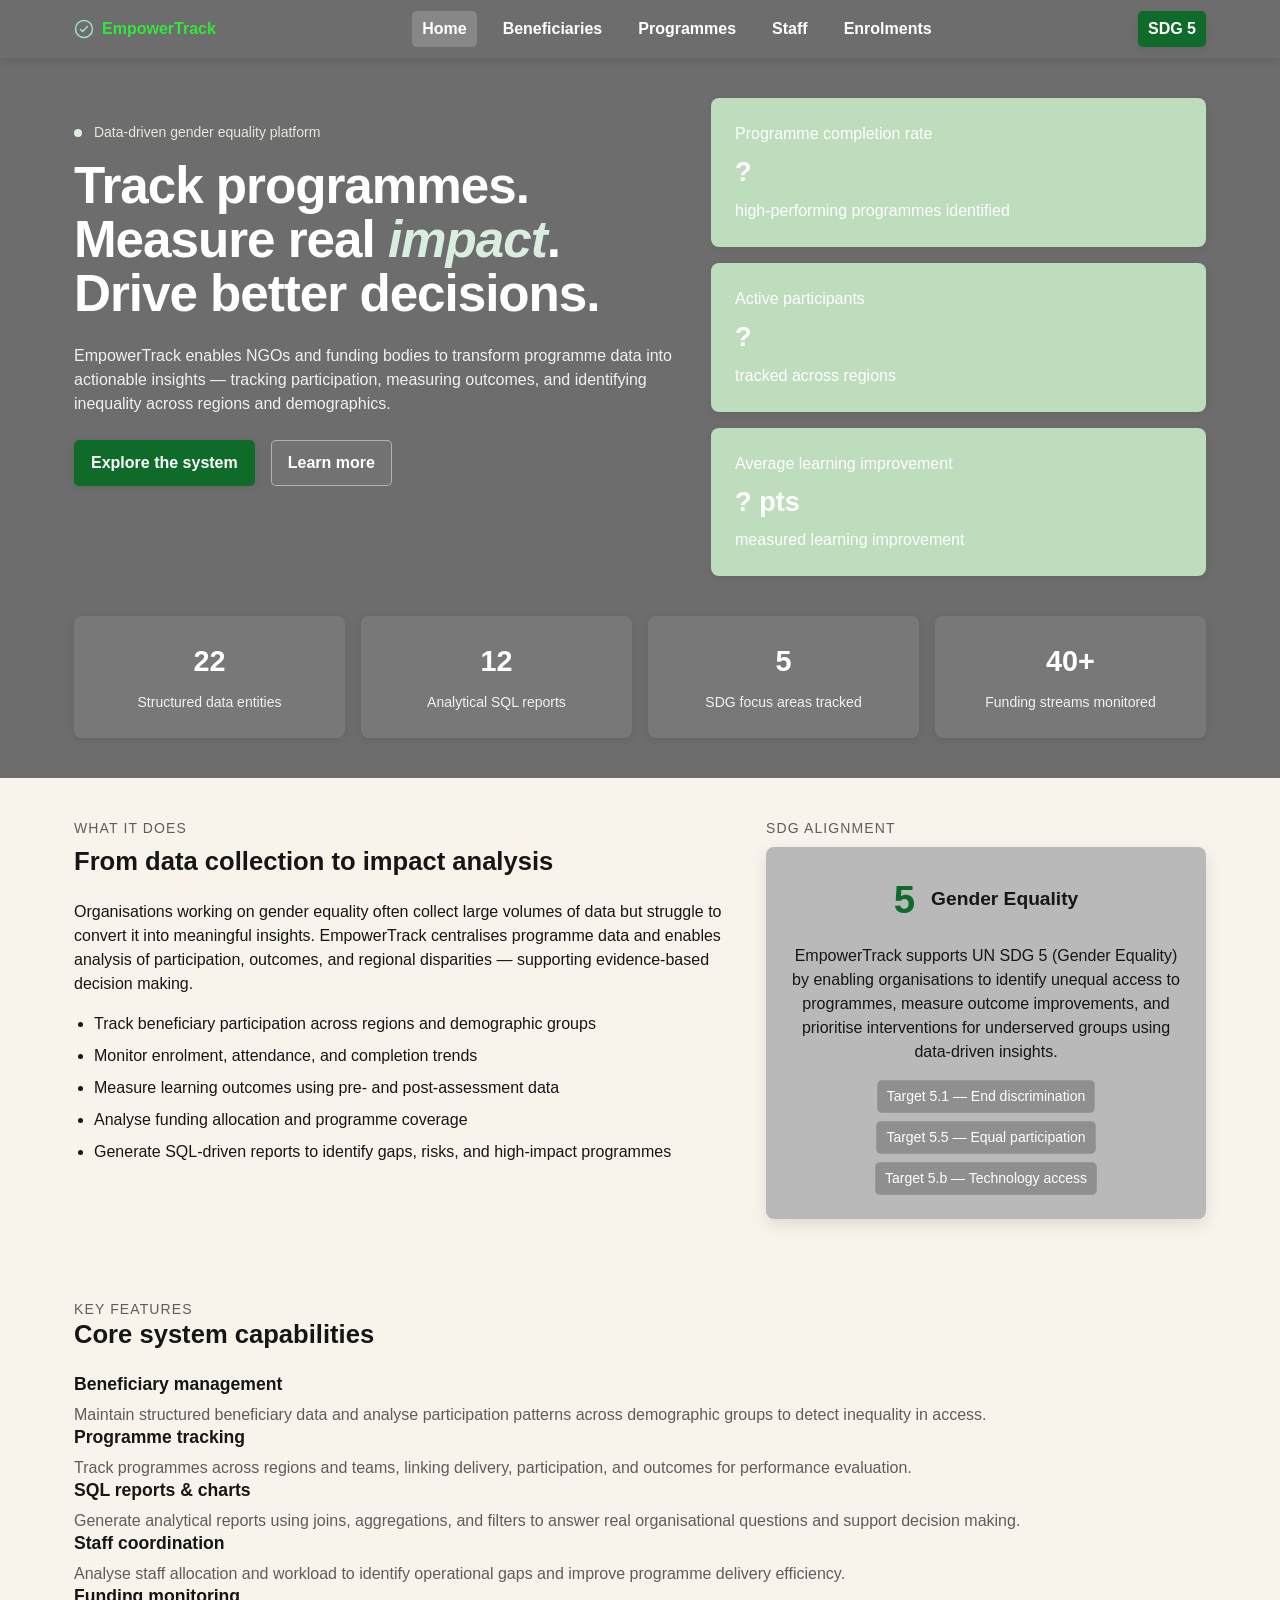
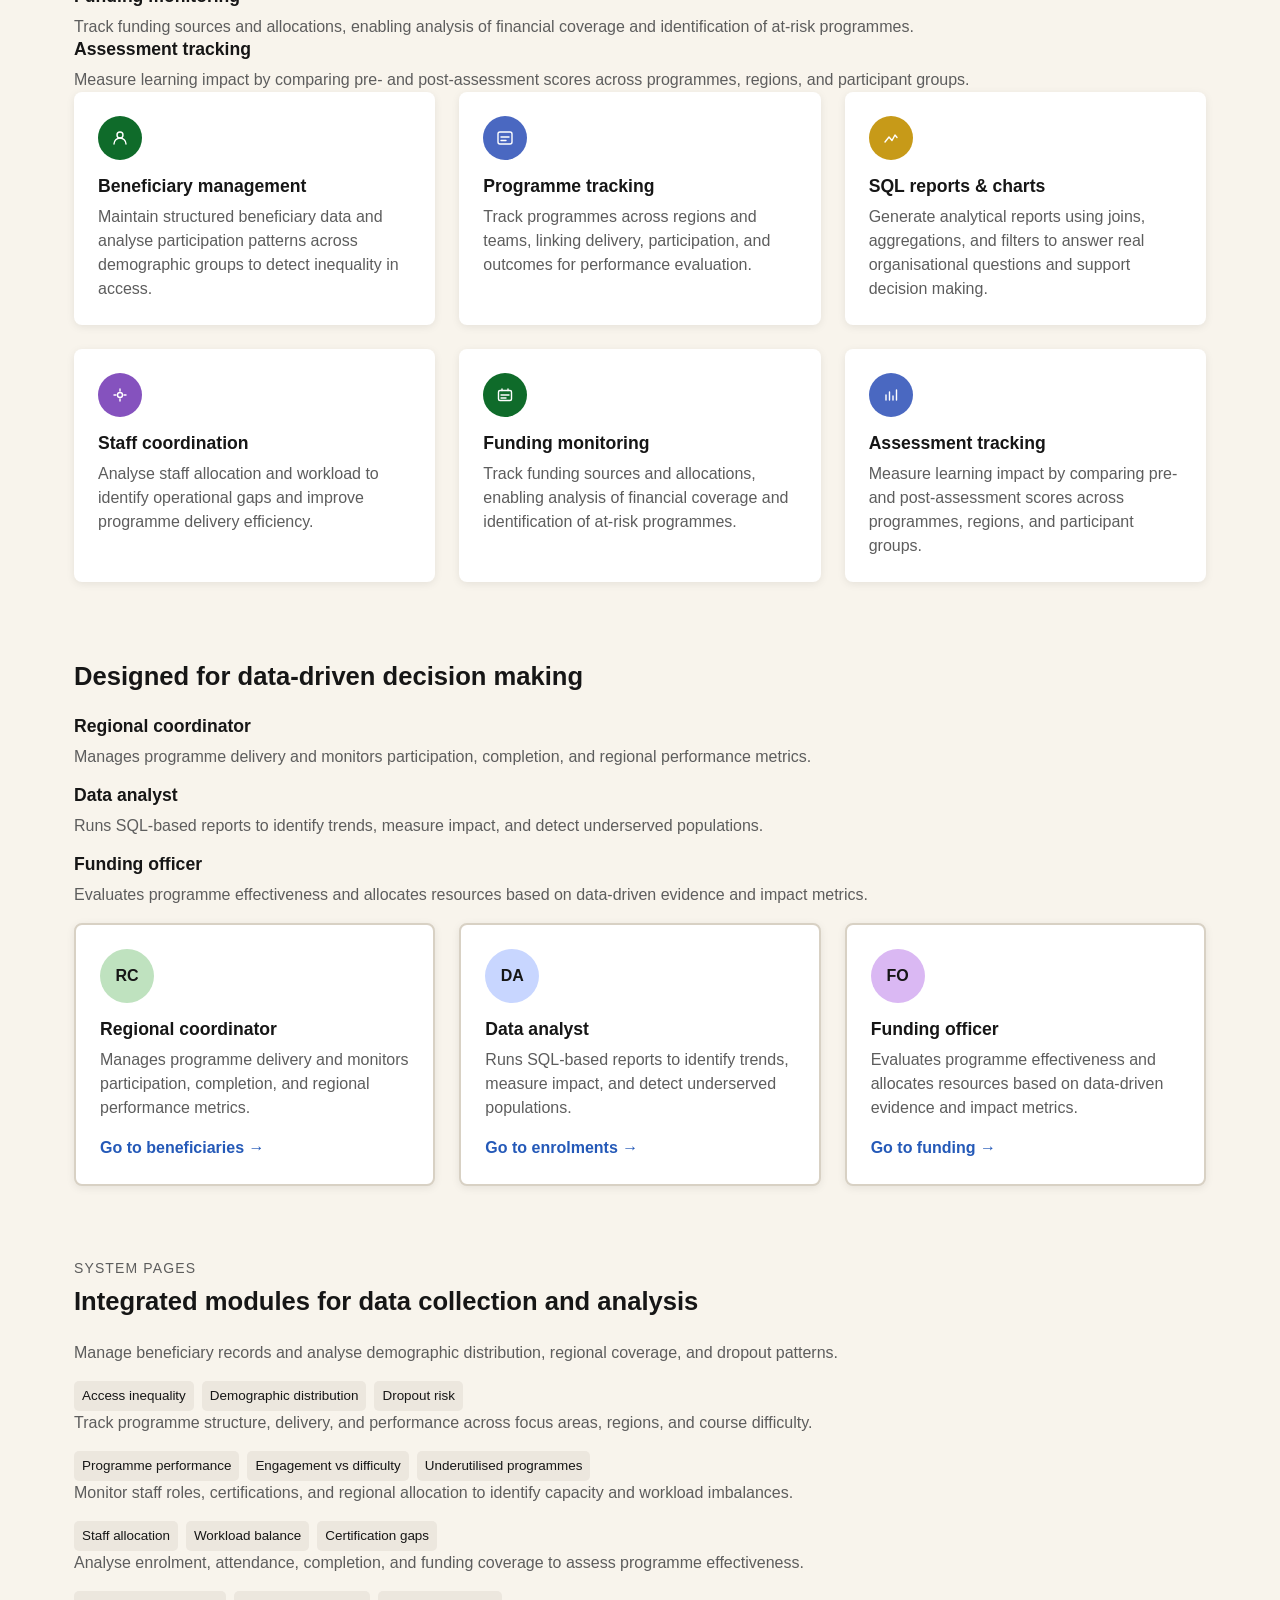
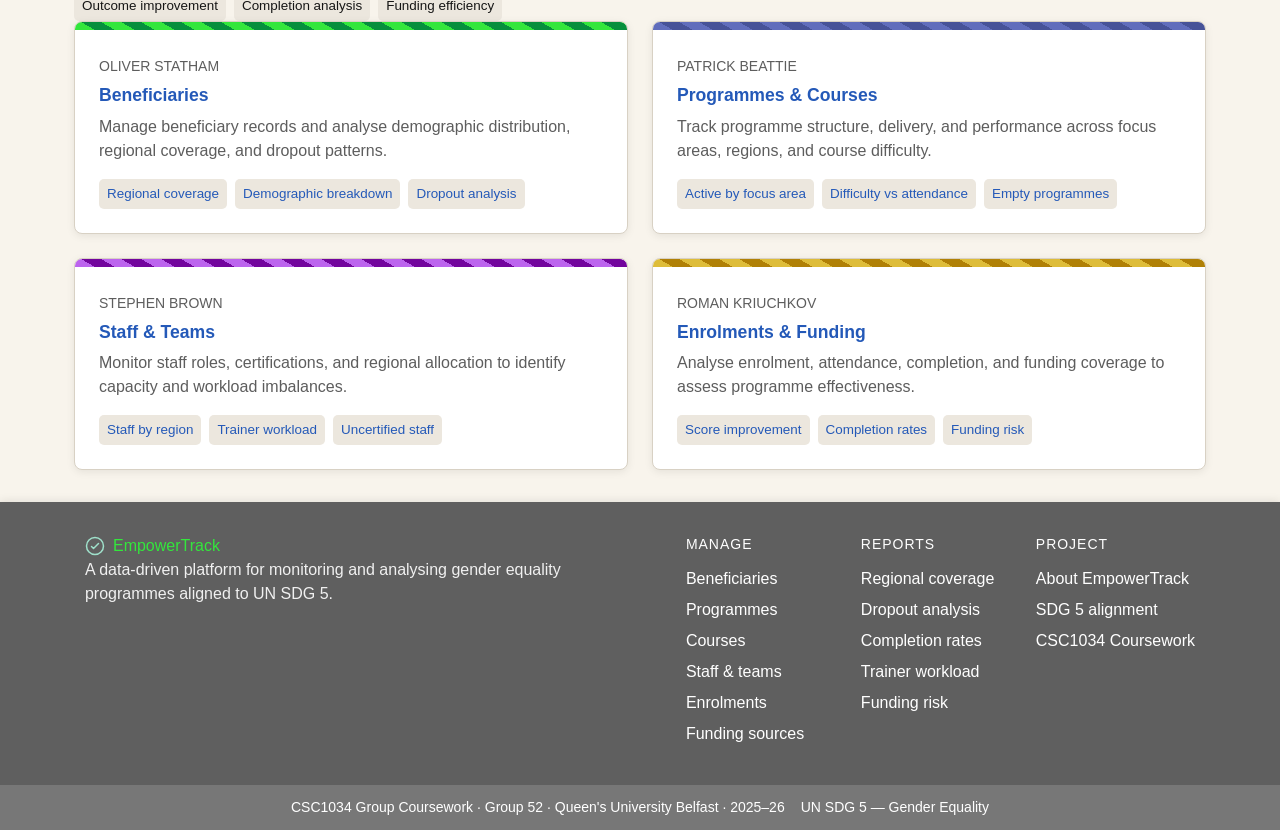
==== commit 3bc08c16: "Refactor CSS variables for improved theming and update HTML structure for consistency in data repres" ====
--- a/code/src/html/index.html
+++ b/code/src/html/index.html
@@ -8,44 +8,11 @@
   <link rel="preconnect" href="https://fonts.googleapis.com" />
   <link rel="preconnect" href="https://fonts.gstatic.com" crossorigin />
   <link href="https://fonts.googleapis.com/css2?family=DM+Serif+Display:ital@0;1&family=DM+Sans:opsz,wght@9..40,300;9..40,400;9..40,500&display=swap" rel="stylesheet" />
-  <link rel="stylesheet" href="style.css" />
+  <link rel="stylesheet" href="../css/style.css" />
 </head>
 <body>
 
-  <!-- HEADER — same markup on all 5 pages, only nav__link--active changes -->
-  <header class="site-header"> <!-- sticky top bar, dark background -->
-    <nav class="nav container"> <!-- flex row: logo | links | badge; container = shared max-width wrapper -->
-
-      <a href="index.html" class="nav__logo"> <!-- logo: icon + brand name side by side -->
-        <div class="nav__logo-mark"> <!-- small circle SVG icon -->
-          <svg width="20" height="20" viewBox="0 0 20 20" fill="none" aria-hidden="true">
-            <circle cx="10" cy="10" r="8.5" stroke="#9FE1CB" stroke-width="1.5"/>
-            <path d="M6.5 10.5L8.5 12.5L13.5 7.5" stroke="#9FE1CB" stroke-width="1.5" stroke-linecap="round" stroke-linejoin="round"/>
-          </svg>
-        </div>
-        <span class="nav__logo-name">EmpowerTrack</span> <!-- brand name text -->
-      </a>
-
-      <!-- hamburger button, visible on mobile only; JS toggles nav__links--open -->
-      <button class="nav__burger" id="navBurger" aria-label="Toggle navigation menu">
-        <span></span><span></span><span></span>
-      </button>
-
-      <!-- nav links: horizontal on desktop, dropdown on mobile -->
-      <div class="nav__links" id="navLinks">
-        <a href="index.html"         class="nav__link nav__link--active">Home</a> <!-- nav__link--active = current page -->
-        <a href="beneficiaries.html" class="nav__link">Beneficiaries</a>
-        <a href="programmes.html"    class="nav__link">Programmes</a>
-        <a href="staff.html"         class="nav__link">Staff</a>
-        <a href="enrolments.html"    class="nav__link">Enrolments</a>
-      </div>
-
-      <div class="nav__actions">
-        <span class="badge badge--sdg">SDG 5</span> <!-- green pill badge, same on all pages -->
-      </div>
-
-    </nav>
-  </header>
+  <div id="header-placeholder"></div>
 
 
   <main>
@@ -84,17 +51,17 @@
         <div class="hero__visual" aria-hidden="true">
           <div class="hero__card hero__card--1">
             <span class="hero__card-label">Programme completion rate</span>
-            <span class="hero__card-value">78%</span>
+            <span class="hero__card-value">?</span>
             <span class="hero__card-sub">high-performing programmes identified</span>
           </div>
           <div class="hero__card hero__card--2">
             <span class="hero__card-label">Active participants</span>
-            <span class="hero__card-value">1,204</span>
+            <span class="hero__card-value">?</span>
             <span class="hero__card-sub">tracked across regions</span>
           </div>
           <div class="hero__card hero__card--3">
             <span class="hero__card-label">Average learning improvement</span>
-            <span class="hero__card-value">+24 pts</span>
+            <span class="hero__card-value">? pts</span>
             <span class="hero__card-sub">measured learning improvement</span>
           </div>
         </div>
@@ -107,11 +74,11 @@
     <section class="stats">
       <div class="container stats__grid"> <!-- flex row, 4 equal items; 2x2 grid on mobile -->
         <div class="stats__item"> <!-- one number + label pair -->
+          <span class="stats__number">22</span>
+          <span class="stats__label">Structured data entities</span>
+        </div>
+        <div class="stats__item">
           <span class="stats__number">12</span>
-          <span class="stats__label">Structured data entities</span>
-        </div>
-        <div class="stats__item">
-          <span class="stats__number">12+</span>
           <span class="stats__label">Analytical SQL reports</span>
         </div>
         <div class="stats__item">
@@ -119,7 +86,7 @@
           <span class="stats__label">SDG focus areas tracked</span>
         </div>
         <div class="stats__item">
-          <span class="stats__number">4</span>
+          <span class="stats__number">40+</span>
           <span class="stats__label">Funding streams monitored</span>
         </div>
       </div>
@@ -382,7 +349,7 @@
           <a href="beneficiaries.html" class="page-card">
             <div class="page-card__stripe page-card__stripe--green"></div>
             <div class="page-card__body">
-              <span class="page-card__tag">Student 1</span> <!-- small muted label -->
+              <span class="page-card__tag">Oliver Statham</span> <!-- small muted label -->
               <h3 class="page-card__name">Beneficiaries</h3>
               <p class="page-card__desc">Manage beneficiary records and analyse demographic distribution, regional coverage, and dropout patterns.</p>
               <div class="page-card__reports"> <!-- small pill tags showing which reports are on this page -->
@@ -396,7 +363,7 @@
           <a href="programmes.html" class="page-card">
             <div class="page-card__stripe page-card__stripe--blue"></div>
             <div class="page-card__body">
-              <span class="page-card__tag">Student 2</span>
+              <span class="page-card__tag">Patrick Beattie</span>
               <h3 class="page-card__name">Programmes &amp; Courses</h3>
               <p class="page-card__desc">Track programme structure, delivery, and performance across focus areas, regions, and course difficulty.</p>
               <div class="page-card__reports">
@@ -410,7 +377,7 @@
           <a href="staff.html" class="page-card">
             <div class="page-card__stripe page-card__stripe--purple"></div>
             <div class="page-card__body">
-              <span class="page-card__tag">Student 3</span>
+              <span class="page-card__tag">Stephen Brown</span>
               <h3 class="page-card__name">Staff &amp; Teams</h3>
               <p class="page-card__desc">Monitor staff roles, certifications, and regional allocation to identify capacity and workload imbalances.</p>
               <div class="page-card__reports">
@@ -424,7 +391,7 @@
           <a href="enrolments.html" class="page-card">
             <div class="page-card__stripe page-card__stripe--amber"></div>
             <div class="page-card__body">
-              <span class="page-card__tag">Student 4</span>
+              <span class="page-card__tag">Roman Kriuchkov</span>
               <h3 class="page-card__name">Enrolments &amp; Funding</h3>
               <p class="page-card__desc">Analyse enrolment, attendance, completion, and funding coverage to assess programme effectiveness.</p>
               <div class="page-card__reports">
@@ -442,68 +409,9 @@
   </main>
 
 
-  <!-- FOOTER — same markup on all 5 pages -->
-  <footer class="site-footer">
-    <div class="container footer__inner"> <!-- flex row: brand col + 3 link cols -->
-
-      <div class="footer__brand"> <!-- wider left column with logo + tagline -->
-        <a href="index.html" class="nav__logo"> <!-- reuses nav logo styles -->
-          <div class="nav__logo-mark">
-            <svg width="20" height="20" viewBox="0 0 20 20" fill="none" aria-hidden="true">
-              <circle cx="10" cy="10" r="8.5" stroke="#9FE1CB" stroke-width="1.5"/>
-              <path d="M6.5 10.5L8.5 12.5L13.5 7.5" stroke="#9FE1CB" stroke-width="1.5" stroke-linecap="round" stroke-linejoin="round"/>
-            </svg>
-          </div>
-          <span class="nav__logo-name">EmpowerTrack</span>
-        </a>
-        <p class="footer__brand-desc">A data-driven platform for monitoring and analysing gender equality programmes aligned to UN SDG 5.</p>
-      </div>
-
-      <!-- footer__col: one link column; footer__col-title = small uppercase heading -->
-      <div class="footer__col">
-        <p class="footer__col-title">Manage</p>
-        <ul class="footer__links"> <!-- plain list, no bullets -->
-          <li><a href="beneficiaries.html">Beneficiaries</a></li>
-          <li><a href="programmes.html">Programmes</a></li>
-          <li><a href="programmes.html">Courses</a></li>
-          <li><a href="staff.html">Staff &amp; teams</a></li>
-          <li><a href="enrolments.html">Enrolments</a></li>
-          <li><a href="enrolments.html">Funding sources</a></li>
-        </ul>
-      </div>
-
-      <div class="footer__col">
-        <p class="footer__col-title">Reports</p>
-        <ul class="footer__links">
-          <li><a href="beneficiaries.html">Regional coverage</a></li>
-          <li><a href="beneficiaries.html">Dropout analysis</a></li>
-          <li><a href="programmes.html">Completion rates</a></li>
-          <li><a href="staff.html">Trainer workload</a></li>
-          <li><a href="enrolments.html">Funding risk</a></li>
-        </ul>
-      </div>
-
-      <div class="footer__col">
-        <p class="footer__col-title">Project</p>
-        <ul class="footer__links">
-          <li><a href="index.html">About EmpowerTrack</a></li>
-          <li><a href="index.html">SDG 5 alignment</a></li>
-          <li><a href="index.html">CSC1034 Coursework</a></li>
-        </ul>
-      </div>
-
-    </div>
-
-    <!-- footer__bottom: thin copyright strip; footer__bottom-inner = space-between row -->
-    <div class="footer__bottom">
-      <div class="container footer__bottom-inner">
-        <span class="footer__copy">CSC1034 Group Coursework &middot; Group 52 &middot; Queen's University Belfast &middot; 2025&ndash;26</span>
-        <span class="footer__sdg">UN SDG 5 &mdash; Gender Equality</span>
-      </div>
-    </div>
-
-  </footer>
-
+  <div id="footer-placeholder"></div>
+
+  <script src="../js/loadComponents.js"></script>
   <!-- main.js: burger menu toggle — adds nav__links--open on #navLinks when #navBurger is clicked -->
   <script src="../js/main.js"></script>
 
--- a/code/src/css/style.css
+++ b/code/src/css/style.css
@@ -0,0 +1,835 @@
+:root {
+    --color-bg: #f4efe6;
+    --color-surface: #f8f4ec;
+    --color-surface-2: #ffffff;
+    --color-header: #6d6d6d;
+    --color-footer: #5f5f5f;
+    --color-footer-bottom: #777777;
+    --color-text: #161616;
+    --color-muted: #5d5d5d;
+    --color-link: #2459b8;
+    --color-link-hover: #5f87d9;
+    --color-header-link-visited: #b7efc2;
+    --color-border: #d8d1c4;
+    --color-shadow: rgba(0, 0, 0, 0.12);
+    --color-shadow-soft: rgba(0, 0, 0, 0.08);
+    --color-accent: #0f6b2a;
+    --color-accent-soft: #d9eedf;
+    --color-card-green: #bdddbd;
+    --color-card-icon: #575656;
+    --color-page-green-1: #33e63c;
+    --color-page-green-2: #068f3d;
+    --color-page-blue-1: #606dbc;
+    --color-page-blue-2: #465298;
+    --color-page-purple-1: #bc64ee;
+    --color-page-purple-2: #72059d;
+    --color-page-amber-1: #debd3a;
+    --color-page-amber-2: #b08006;
+    --color-sdg-card: #b9b9b9;
+    --color-red-note: #d94d4d;
+    --font-main: Arial, Helvetica, sans-serif;
+    --font-alt: sans-serif;
+    --font-size-base: 16px;
+    --font-size-small: 14px;
+    --font-size-h1: 2.2rem;
+    --font-size-h2: 1.6rem;
+    --font-size-h3: 1.1rem;
+    --spacing-xxs: 4px;
+    --spacing-xs: 8px;
+    --spacing-sm: 12px;
+    --spacing-md: 16px;
+    --spacing-lg: 24px;
+    --spacing-xl: 32px;
+    --spacing-2xl: 40px;
+    --spacing-3xl: 56px;
+    --radius-sm: 5px;
+    --radius-md: 8px;
+    --radius-lg: 12px;
+    --shadow-card: 0 2px 8px var(--color-shadow-soft);
+    --shadow-card-hover: 0 4px 14px var(--color-shadow);
+    --shadow-panel: 0 6px 16px rgba(0, 0, 0, 0.10);
+    --transition-fast: 0.18s ease;
+    --content-width: 1180px;
+}
+
+/* === SECTION 1: Base styles & Variables – Oliver Statham === */
+* {
+    box-sizing: border-box;
+}
+
+html {
+    scroll-behavior: smooth;
+}
+
+body {
+    margin: 0;
+    font-family: var(--font-main);
+    font-size: var(--font-size-base);
+    color: var(--color-text);
+    background: var(--color-bg);
+    line-height: 1.5;
+}
+
+main {
+    color: var(--color-text);
+    font-family: var(--font-main);
+    width: 100%;
+    margin: 0;
+    background: var(--color-bg);
+}
+
+img, svg {
+    max-width: 100%;
+    display: block;
+}
+
+h1, h2, h3, p {
+    margin-top: 0;
+}
+
+h1 {
+    font-size: var(--font-size-h1);
+    line-height: 1.08;
+    letter-spacing: -0.02em;
+}
+
+h2 {
+    font-size: var(--font-size-h2);
+    line-height: 1.15;
+}
+
+h3 {
+    font-size: var(--font-size-h3);
+    line-height: 1.2;
+}
+
+p {
+    margin-bottom: var(--spacing-md);
+}
+
+a {
+    color: var(--color-link);
+    text-decoration: none;
+    transition: color var(--transition-fast), opacity var(--transition-fast), transform var(--transition-fast), box-shadow var(--transition-fast), background-color var(--transition-fast);
+}
+
+a:visited {
+    color: #6f46a8;
+}
+
+a:hover {
+    color: var(--color-link-hover);
+}
+
+a:active {
+    color: #4f74c2;
+}
+
+.container {
+    max-width: var(--content-width);
+    margin: 0 auto;
+    padding-left: var(--spacing-lg);
+    padding-right: var(--spacing-lg);
+}
+
+.section {
+    padding-top: var(--spacing-2xl);
+    padding-bottom: var(--spacing-2xl);
+}
+
+.section--alt {
+    background: var(--color-surface);
+}
+
+.section__label {
+    text-transform: uppercase;
+    letter-spacing: 0.08em;
+    font-size: var(--font-size-small);
+    color: var(--color-muted);
+    margin-bottom: var(--spacing-xs);
+}
+
+.section__title {
+    font-size: var(--font-size-h2);
+    margin-bottom: var(--spacing-lg);
+    font-weight: 700;
+}
+
+/* === SECTION 2: Header & Navigation – Patrick Beattie === */
+.site-header {
+    position: sticky;
+    top: 0;
+    z-index: 10;
+    background-color: var(--color-header);
+    box-shadow: 0 2px 8px rgba(0, 0, 0, 0.12);
+}
+
+.nav {
+    min-height: 58px;
+    display: flex;
+    align-items: center;
+    justify-content: space-between;
+    font-weight: 700;
+    font-family: var(--font-alt);
+    gap: var(--spacing-md);
+}
+
+.nav__logo {
+    display: flex;
+    align-items: center;
+    gap: var(--spacing-xs);
+    color: #fff;
+}
+
+.nav__logo:hover {
+    color: #fff;
+    opacity: 0.9;
+}
+
+.nav__logo-name {
+    color: var(--color-page-green-1);
+    font-size: 1rem;
+}
+
+.nav__logo-mark {
+    flex: 0 0 auto;
+}
+
+.nav__links {
+    margin: 0 auto;
+    display: flex;
+    align-items: center;
+    gap: var(--spacing-md);
+    flex-wrap: wrap;
+    justify-content: center;
+}
+
+.nav__link {
+    color: #ffffff;
+    padding: 6px 10px;
+    border-radius: var(--radius-sm);
+}
+
+.nav__link:visited {
+    color: var(--color-header-link-visited);
+}
+
+.nav__link:hover {
+    color: #ffffff;
+    background: rgba(255, 255, 255, 0.12);
+}
+
+.nav__link--active {
+    background: rgba(255, 255, 255, 0.18);
+}
+
+.nav__burger {
+    display: none;
+    background: transparent;
+    border: 1px solid rgba(255, 255, 255, 0.25);
+    border-radius: var(--radius-sm);
+    padding: 8px;
+    cursor: pointer;
+}
+
+.nav__burger span {
+    display: block;
+    width: 18px;
+    height: 2px;
+    background: #ffffff;
+    margin: 3px 0;
+}
+
+.nav__actions {
+    display: flex;
+    align-items: center;
+}
+
+.badge--sdg {
+    display: inline-block;
+    background-color: var(--color-accent);
+    color: #fff;
+    border-radius: var(--radius-sm);
+    padding: 6px 10px;
+    box-shadow: var(--shadow-card);
+}
+
+/* === SECTION 3: Main Content & Cards – Stephen Brown === */
+.hero {
+    background-color: var(--color-header);
+    color: #ffffff;
+    padding-top: var(--spacing-2xl);
+    padding-bottom: var(--spacing-2xl);
+}
+
+.hero__inner {
+    display: flex;
+    gap: var(--spacing-xl);
+    align-items: stretch;
+}
+
+.hero__content {
+    width: 55%;
+    padding-top: var(--spacing-lg);
+}
+
+.hero__eyebrow {
+    margin-bottom: var(--spacing-md);
+    color: #e4eadf;
+    font-size: var(--font-size-small);
+}
+
+.hero__eyebrow-dot {
+    display: inline-block;
+    width: 8px;
+    height: 8px;
+    border-radius: 50%;
+    background: var(--color-accent-soft);
+    margin-right: 8px;
+}
+
+.hero__title {
+    font-size: clamp(2rem, 4vw, 3.5rem);
+    line-height: 1.05;
+    margin-bottom: var(--spacing-lg);
+}
+
+.hero__title em {
+    color: var(--color-accent-soft);
+    font-style: italic;
+}
+
+.hero__subtitle {
+    max-width: 42rem;
+    color: #f1f1f1;
+    margin-bottom: var(--spacing-lg);
+}
+
+.hero__cta {
+    display: flex;
+    gap: var(--spacing-md);
+    flex-wrap: wrap;
+}
+
+.btn {
+    display: inline-block;
+    padding: 10px 16px;
+    border-radius: var(--radius-sm);
+    border: 1px solid transparent;
+    font-weight: 700;
+}
+
+.btn--primary {
+    background: var(--color-accent);
+    color: #ffffff;
+    box-shadow: var(--shadow-card);
+}
+
+.btn--primary:hover {
+    color: #ffffff;
+    transform: translateY(-1px);
+    box-shadow: var(--shadow-card-hover);
+}
+
+.btn--outline {
+    border-color: rgba(255, 255, 255, 0.45);
+    color: #ffffff;
+    background: rgba(255, 255, 255, 0.04);
+}
+
+.btn--outline:hover {
+    color: #ffffff;
+    background: rgba(255, 255, 255, 0.12);
+}
+
+.hero__visual {
+    width: 45%;
+    display: flex;
+    flex-direction: column;
+    gap: var(--spacing-md);
+    justify-content: center;
+}
+
+.hero__card {
+    background-color: var(--color-card-green);
+    border-radius: var(--radius-md);
+    padding: var(--spacing-lg);
+    box-shadow: var(--shadow-card);
+    min-height: 92px;
+}
+
+.hero__card-label,
+.hero__card-sub {
+    display: block;
+}
+
+.hero__card-value {
+    display: block;
+    margin: 6px 0;
+    font-size: 1.7rem;
+    font-weight: 700;
+}
+
+.stats {
+    background-color: var(--color-header);
+    padding-top: 0;
+    padding-bottom: var(--spacing-2xl);
+}
+
+.stats__grid {
+    display: grid;
+    gap: var(--spacing-md);
+    grid-template-columns: repeat(4, 1fr);
+}
+
+.stats__item {
+    background: rgba(255, 255, 255, 0.08);
+    color: #ffffff;
+    padding: var(--spacing-lg);
+    border-radius: var(--radius-md);
+    box-shadow: var(--shadow-card);
+    text-align: center;
+}
+
+.stats__number {
+    display: block;
+    font-size: 1.8rem;
+    font-weight: 700;
+    margin-bottom: 6px;
+}
+
+.stats__label {
+    font-size: var(--font-size-small);
+    color: #f2f2f2;
+}
+
+.about {
+    background-color: var(--color-surface);
+}
+
+.about__inner {
+    display: flex;
+    gap: var(--spacing-xl);
+}
+
+.about__text {
+    width: 60%;
+}
+
+.about__aside {
+    width: 40%;
+}
+
+.about__body {
+    color: var(--color-text);
+    margin-bottom: var(--spacing-md);
+}
+
+.about__list {
+    margin: 0;
+    padding-left: 20px;
+}
+
+.about__list li {
+    margin-bottom: 8px;
+}
+
+.sdg-card {
+    background-color: var(--color-sdg-card);
+    border-radius: var(--radius-md);
+    padding: var(--spacing-lg);
+    text-align: center;
+    box-shadow: var(--shadow-panel);
+}
+
+.sdg-card__header {
+    display: flex;
+    align-items: center;
+    justify-content: center;
+    gap: var(--spacing-md);
+    margin-bottom: var(--spacing-md);
+}
+
+.sdg-card__num {
+    font-size: 2.4rem;
+    font-weight: 700;
+    color: var(--color-accent);
+}
+
+.sdg-card__name {
+    font-size: 1.2rem;
+    font-weight: 700;
+}
+
+.sdg-card__body {
+    margin-bottom: var(--spacing-md);
+}
+
+.sdg-card__targets {
+    display: flex;
+    flex-wrap: wrap;
+    gap: var(--spacing-xs);
+    justify-content: center;
+}
+
+.sdg-target {
+    background-color: #8f8f8f;
+    color: #ffffff;
+    border-radius: var(--radius-sm);
+    padding: 6px 10px;
+    font-size: var(--font-size-small);
+    box-shadow: inset 0 0 0 1px rgba(255, 255, 255, 0.08);
+}
+
+.features {
+    margin-bottom: 0;
+    padding-top: var(--spacing-2xl);
+}
+
+.features p {
+    margin-bottom: 0;
+}
+
+.features__grid {
+    display: grid;
+    gap: var(--spacing-lg);
+    justify-content: space-evenly;
+    grid-template-columns: repeat(3, 1fr);
+}
+
+.feature-card {
+    max-width: 100%;
+    background-color: var(--color-surface-2);
+    overflow: hidden;
+    border-radius: var(--radius-md);
+    box-shadow: var(--shadow-card);
+    padding: var(--spacing-lg);
+}
+
+.feature-card__icon {
+    display: grid;
+    place-items: center;
+    width: 44px;
+    height: 44px;
+    border-radius: 50%;
+    color: #ffffff;
+    background-color: var(--color-card-icon);
+    margin-bottom: var(--spacing-md);
+}
+
+.feature-card__icon--green { background: var(--color-accent); }
+.feature-card__icon--blue { background: #4a68c1; }
+.feature-card__icon--amber { background: #c79a18; }
+.feature-card__icon--purple { background: #8552be; }
+
+.feature-card__title {
+    margin-bottom: 8px;
+}
+
+.feature-card__body {
+    color: var(--color-muted);
+}
+
+.users {
+    background-color: var(--color-surface);
+    padding-top: var(--spacing-2xl);
+}
+
+.users__grid {
+    display: grid;
+    gap: var(--spacing-lg);
+    justify-content: space-evenly;
+    grid-template-columns: repeat(3, 1fr);
+}
+
+.user-card {
+    border: 2px solid var(--color-border);
+    border-radius: var(--radius-md);
+    background: #ffffff;
+    padding: var(--spacing-lg);
+    box-shadow: var(--shadow-card);
+}
+
+.user-card__avatar {
+    width: 54px;
+    height: 54px;
+    border-radius: 50%;
+    display: grid;
+    place-items: center;
+    font-weight: 700;
+    margin-bottom: var(--spacing-md);
+}
+
+.av--green { background: #bfe2bf; }
+.av--blue { background: #c8d6ff; }
+.av--purple { background: #dab8f3; }
+
+.user-card__role {
+    margin-bottom: 8px;
+}
+
+.user-card__desc {
+    color: var(--color-muted);
+    margin-bottom: var(--spacing-md);
+}
+
+.user-card__link {
+    font-weight: 700;
+}
+
+.user-card__link:hover {
+    text-decoration: underline;
+}
+
+.pages {
+    background-color: var(--color-surface);
+    padding-top: var(--spacing-xl);
+    padding-bottom: var(--spacing-xl);
+}
+
+.pages__grid {
+    display: grid;
+    gap: var(--spacing-lg);
+    justify-content: space-evenly;
+    grid-template-columns: repeat(2, 1fr);
+}
+
+.page-card {
+    display: block;
+    background: var(--color-surface-2);
+    border-radius: var(--radius-md);
+    overflow: hidden;
+    box-shadow: var(--shadow-card);
+    border: 1px solid var(--color-border);
+}
+
+.page-card:hover {
+    transform: translateY(-2px);
+    box-shadow: var(--shadow-card-hover);
+}
+
+.page-card__stripe {
+    height: 8px;
+}
+
+.page-card__stripe--green {
+    background: repeating-linear-gradient(30deg, var(--color-page-green-1), var(--color-page-green-1) 10px, var(--color-page-green-2) 10px, var(--color-page-green-2) 20px);
+}
+
+.page-card__stripe--blue {
+    background: repeating-linear-gradient(30deg, var(--color-page-blue-1), var(--color-page-blue-1) 10px, var(--color-page-blue-2) 10px, var(--color-page-blue-2) 20px);
+}
+
+.page-card__stripe--purple {
+    background: repeating-linear-gradient(30deg, var(--color-page-purple-1), var(--color-page-purple-1) 10px, var(--color-page-purple-2) 10px, var(--color-page-purple-2) 20px);
+}
+
+.page-card__stripe--amber {
+    background: repeating-linear-gradient(30deg, var(--color-page-amber-1), var(--color-page-amber-1) 10px, var(--color-page-amber-2) 10px, var(--color-page-amber-2) 20px);
+}
+
+.page-card__body {
+    padding: var(--spacing-lg);
+}
+
+.page-card__tag {
+    display: inline-block;
+    font-size: var(--font-size-small);
+    text-transform: uppercase;
+    color: var(--color-muted);
+    margin-bottom: var(--spacing-xs);
+}
+
+.page-card__name {
+    margin-bottom: 8px;
+}
+
+.page-card__desc {
+    color: var(--color-muted);
+    margin-bottom: var(--spacing-md);
+}
+
+.page-card__reports {
+    display: flex;
+    flex-wrap: wrap;
+    gap: var(--spacing-xs);
+}
+
+.page-card__reports span {
+    background: #ece7de;
+    border-radius: var(--radius-sm);
+    padding: 5px 8px;
+    font-size: 0.84rem;
+}
+
+/* === SECTION 4: Footer & Responsive – Roman Kriuchkov === */
+.site-footer {
+    color: #ffffff;
+    font-family: var(--font-main);
+    width: 100%;
+    background-color: var(--color-footer);
+    box-shadow: 0 -2px 8px rgba(0, 0, 0, 0.08);
+}
+
+.footer__inner {
+    display: flex;
+    justify-content: space-evenly;
+    gap: var(--spacing-lg);
+    padding-top: var(--spacing-xl);
+    padding-bottom: var(--spacing-xl);
+}
+
+.footer__brand {
+    width: 50%;
+}
+
+.footer__brand-desc {
+    color: #f0f0f0;
+    max-width: 34rem;
+}
+
+.footer__col {
+    min-width: 140px;
+}
+
+.footer__col-title {
+    text-transform: uppercase;
+    letter-spacing: 0.07em;
+    font-size: var(--font-size-small);
+    margin-bottom: var(--spacing-sm);
+}
+
+.footer__links {
+    list-style: none;
+    padding: 0;
+    margin: 0;
+}
+
+.footer__links li {
+    margin-bottom: 7px;
+}
+
+.footer__links a {
+    color: #ffffff;
+}
+
+.footer__links a:hover {
+    color: #d9efff;
+    text-decoration: underline;
+}
+
+.footer__bottom {
+    display: flex;
+    background-color: var(--color-footer-bottom);
+}
+
+.footer__bottom-inner {
+    display: flex;
+    justify-content: space-between;
+    gap: var(--spacing-md);
+    padding-top: var(--spacing-sm);
+    padding-bottom: var(--spacing-sm);
+    font-size: var(--font-size-small);
+}
+
+.footer__sdg {
+    text-align: right;
+}
+
+/* Basic responsive tweaks */
+@media (max-width: 768px) {
+    .nav {
+        padding-top: 8px;
+        padding-bottom: 8px;
+    }
+
+    .nav__burger {
+        display: inline-block;
+    }
+
+    .nav__links {
+        position: absolute;
+        top: 58px;
+        left: 0;
+        right: 0;
+        margin: 0;
+        background: var(--color-header);
+        padding: var(--spacing-md);
+        display: none;
+        flex-direction: column;
+        align-items: flex-start;
+        gap: var(--spacing-xs);
+        box-shadow: var(--shadow-panel);
+    }
+
+    .nav__links.open {
+        display: flex;
+    }
+
+    .hero__inner,
+    .about__inner,
+    .footer__inner {
+        flex-direction: column;
+    }
+
+    .hero__content,
+    .hero__visual,
+    .about__text,
+    .about__aside,
+    .footer__brand {
+        width: 100%;
+    }
+
+    .stats__grid,
+    .features__grid,
+    .users__grid,
+    .pages__grid {
+        grid-template-columns: repeat(2, 1fr);
+    }
+
+    .footer__bottom-inner {
+        flex-direction: column;
+        align-items: flex-start;
+    }
+}
+
+@media (max-width: 480px) {
+    .container {
+        padding-left: var(--spacing-md);
+        padding-right: var(--spacing-md);
+    }
+
+    .hero {
+        padding-top: var(--spacing-xl);
+    }
+
+    .hero__cta {
+        flex-direction: column;
+        align-items: flex-start;
+    }
+
+    .stats__grid,
+    .features__grid,
+    .users__grid,
+    .pages__grid {
+        grid-template-columns: 1fr;
+    }
+
+    .section {
+        padding-top: var(--spacing-xl);
+        padding-bottom: var(--spacing-xl);
+    }
+
+    .page-card__reports,
+    .sdg-card__targets {
+        flex-direction: column;
+        align-items: flex-start;
+    }
+
+    .nav__logo-name {
+        font-size: 0.95rem;
+    }
+}
+
+/* NOTE: This stylesheet is still a bit rough on purpose, just cleaner than before. */
+/* If the layout feels off on some pages, the fix should stay simple and local. */
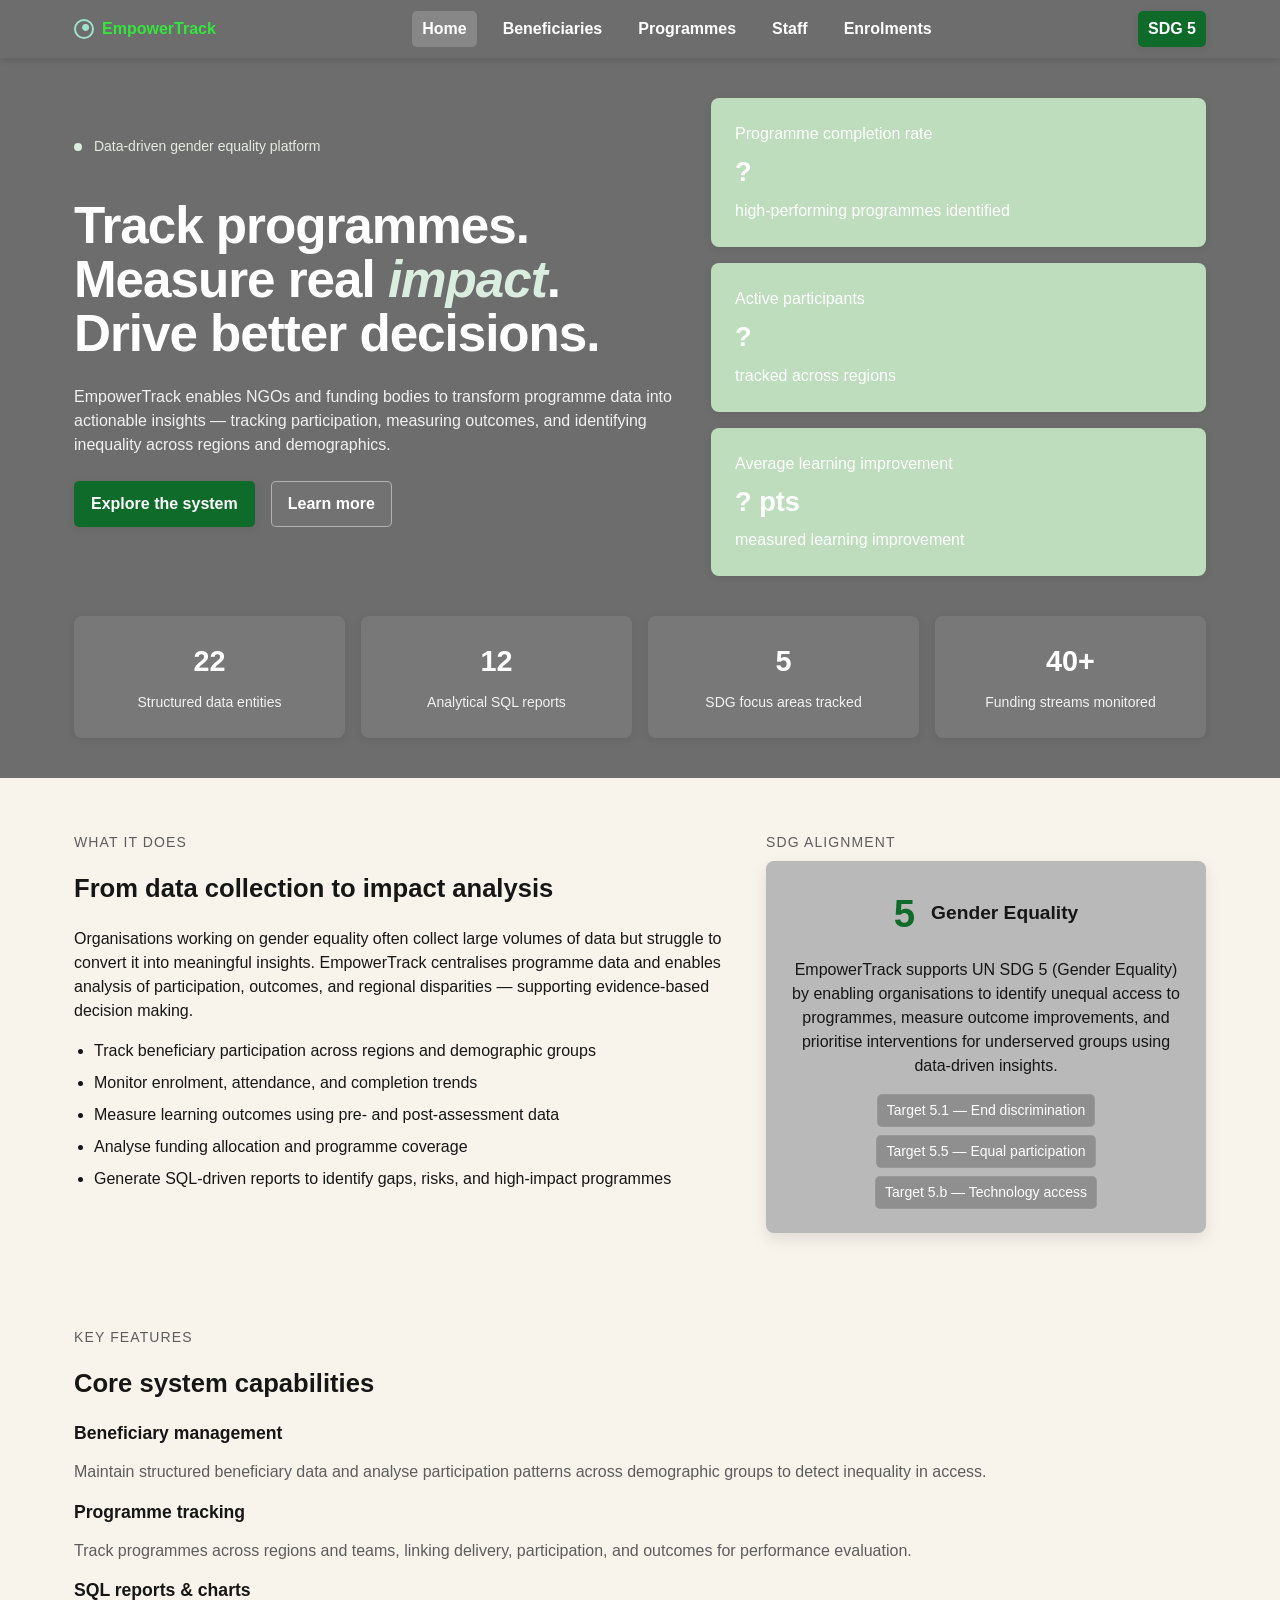
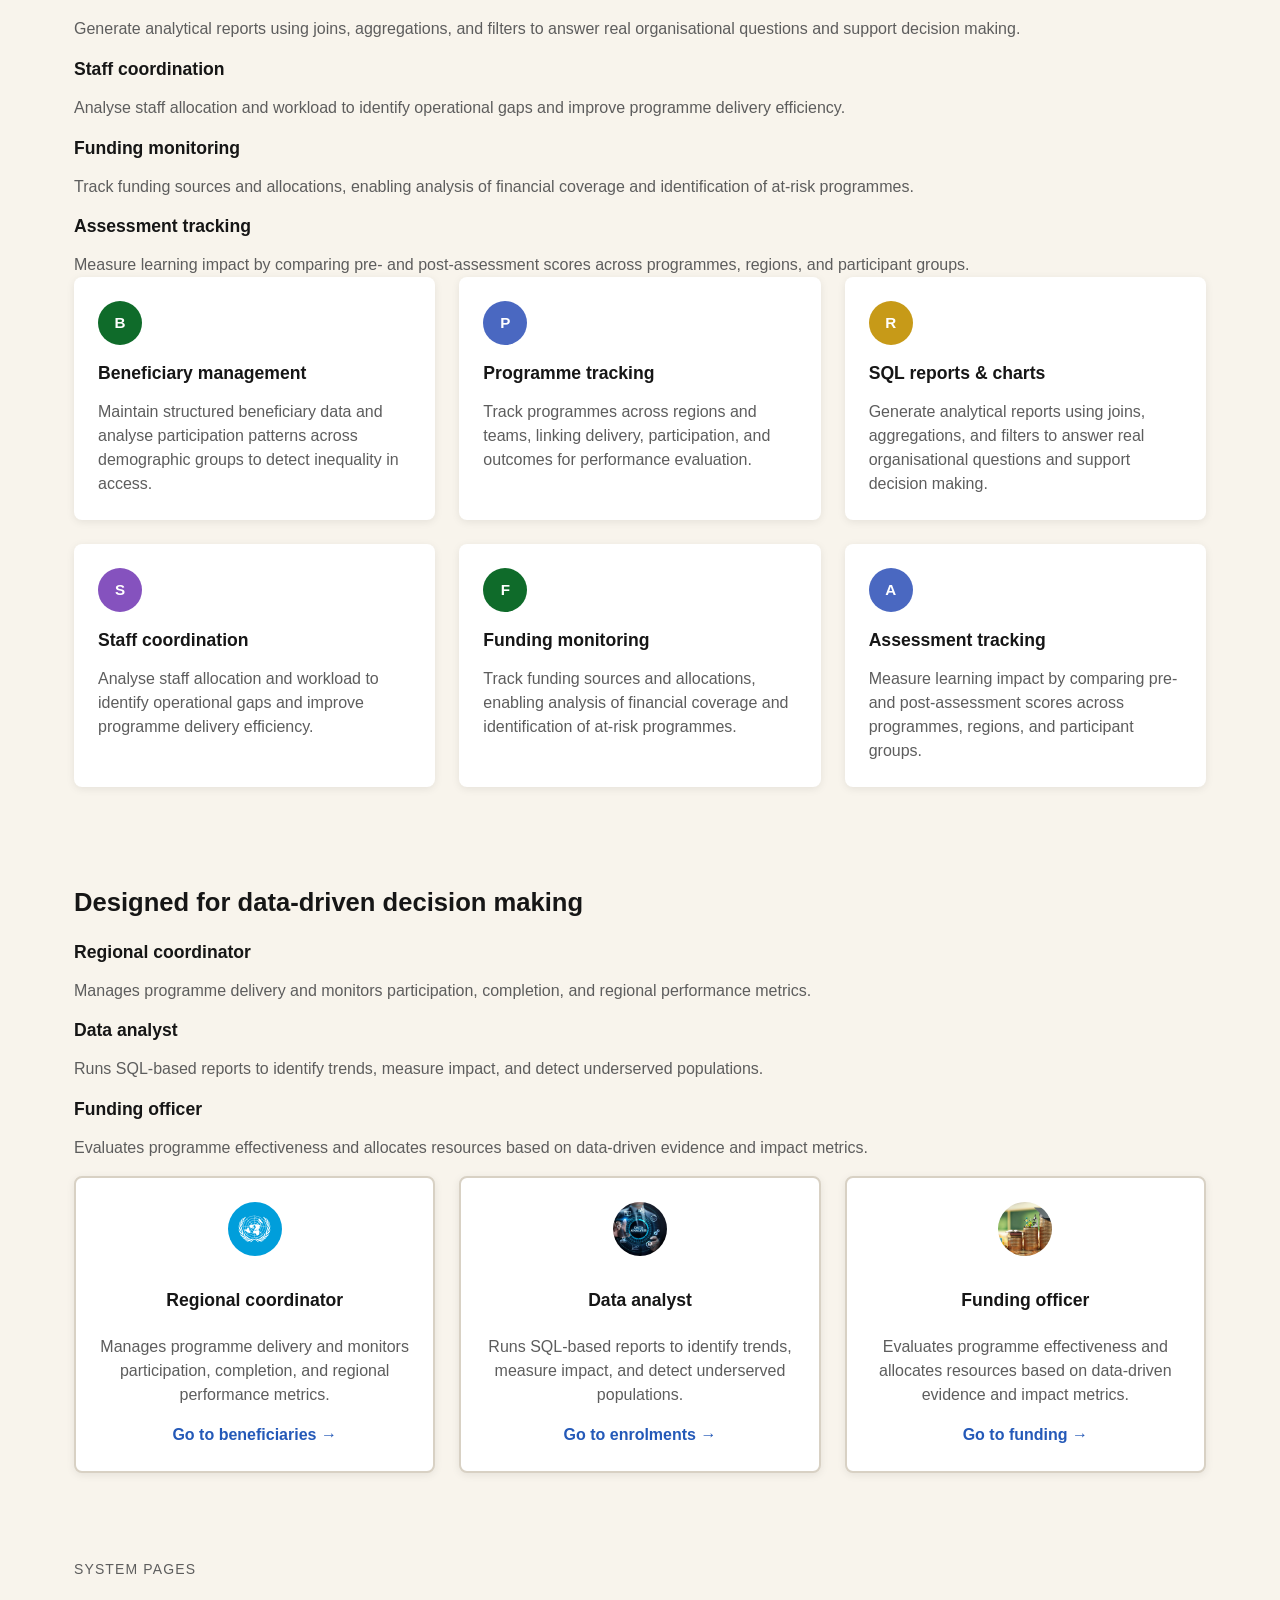
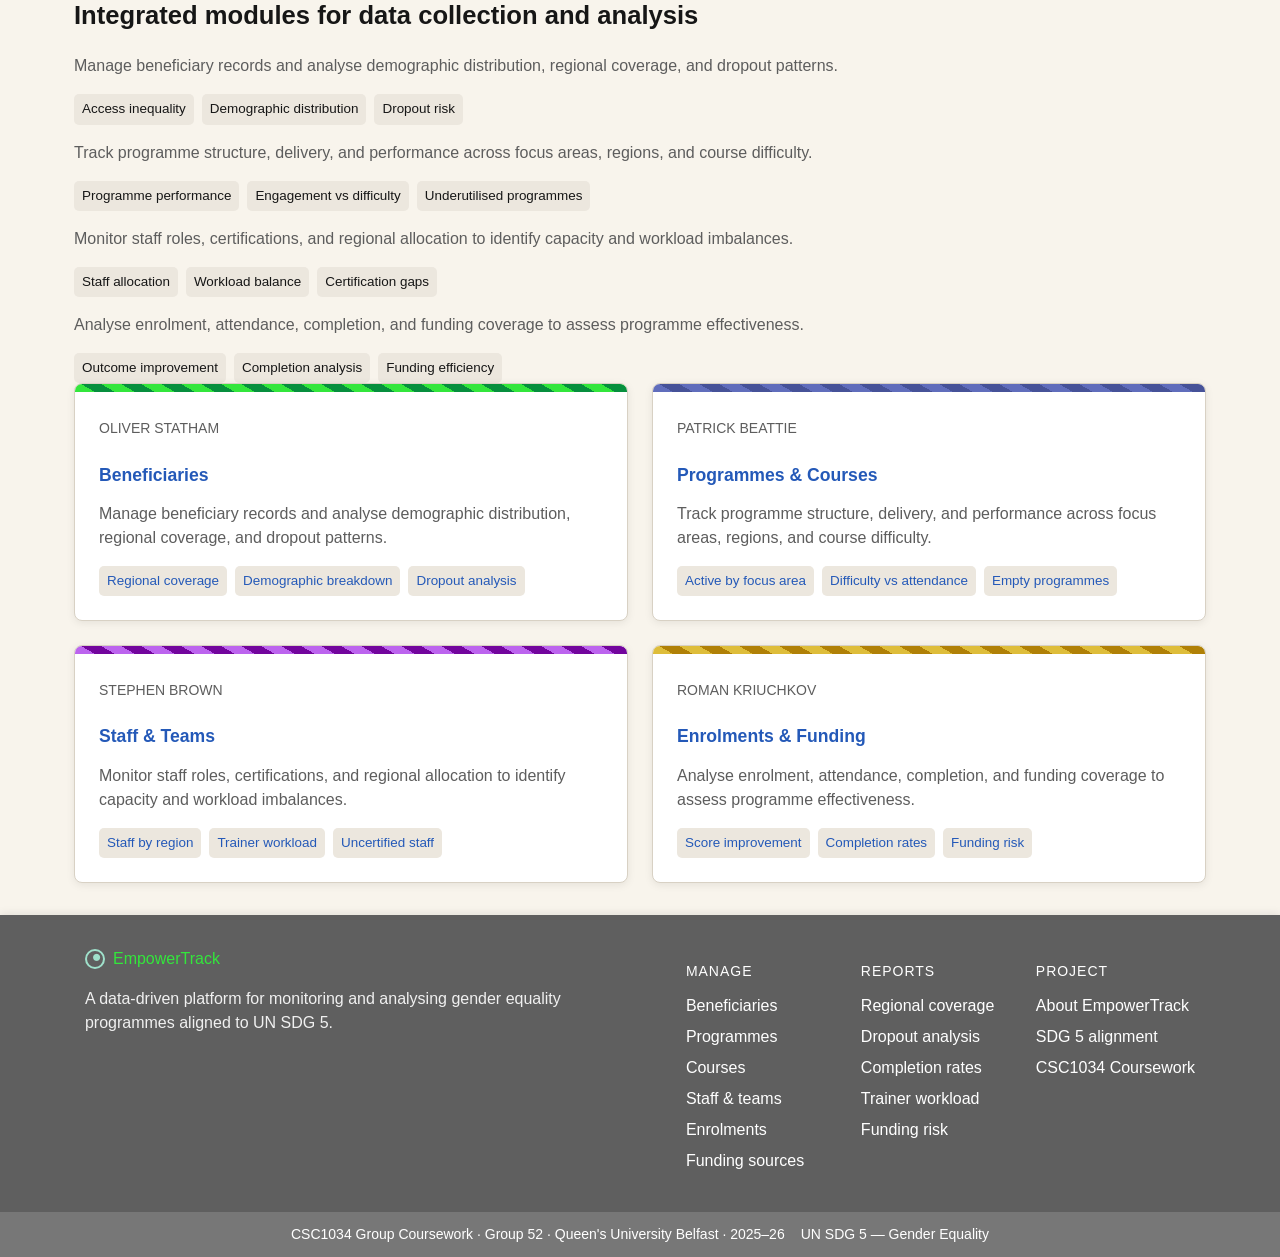
==== commit fda4476e: "Refactor footer and header components to simplify logo structure; update styles for improved layout " ====
--- a/code/src/html/index.html
+++ b/code/src/html/index.html
@@ -4,7 +4,7 @@
   <meta charset="UTF-8" />
   <meta name="viewport" content="width=device-width, initial-scale=1.0" />
   <title>EmpowerTrack — Gender Equality Programme Monitoring</title>
-  <!-- DM Serif Display for headings, DM Sans for body — both used on all 5 pages -->
+  
   <link rel="preconnect" href="https://fonts.googleapis.com" />
   <link rel="preconnect" href="https://fonts.gstatic.com" crossorigin />
   <link href="https://fonts.googleapis.com/css2?family=DM+Serif+Display:ital@0;1&family=DM+Sans:opsz,wght@9..40,300;9..40,400;9..40,500&display=swap" rel="stylesheet" />
@@ -17,19 +17,21 @@
 
   <main>
 
-    <!-- HERO — homepage only; dark background continues from header -->
+    <!-- hero section -->
+
+    
     <section class="hero">
-      <div class="container hero__inner"> <!-- two columns: content left, visual right -->
-
-        <div class="hero__content"> <!-- left column, ~55% width -->
-
-          <!-- small label line above the title: dot + short text -->
+      <div class="container hero__inner"> 
+
+        <div class="hero__content"> 
+
+          
           <p class="hero__eyebrow">
-            <span class="hero__eyebrow-dot"></span> <!-- tiny accent-coloured circle -->
+            <span class="hero__eyebrow-dot"></span> 
             Data-driven gender equality platform
           </p>
 
-          <!-- main H1; <em> on "impact" — italic + accent colour -->
+          
           <h1 class="hero__title">
             Track programmes.<br>
             Measure real <em>impact</em>.<br>
@@ -40,15 +42,15 @@
             EmpowerTrack enables NGOs and funding bodies to transform programme data into actionable insights — tracking participation, measuring outcomes, and identifying inequality across regions and demographics.
           </p>
 
-          <div class="hero__cta"> <!-- button row; btn--primary = filled, btn--outline = ghost -->
+          <div class="hero__cta"> 
             <a href="beneficiaries.html" class="btn btn--primary">Explore the system</a>
             <a href="#about"             class="btn btn--outline">Learn more</a>
           </div>
 
         </div>
 
-        <!-- right column: three decorative stat cards, aria-hidden as they're illustrative -->
-        <div class="hero__visual" aria-hidden="true">
+        
+        <div class="hero__visual">
           <div class="hero__card hero__card--1">
             <span class="hero__card-label">Programme completion rate</span>
             <span class="hero__card-value">?</span>
@@ -70,10 +72,10 @@
     </section>
 
 
-    <!-- STATS BAR — four headline numbers between hero and about -->
+    
     <section class="stats">
-      <div class="container stats__grid"> <!-- flex row, 4 equal items; 2x2 grid on mobile -->
-        <div class="stats__item"> <!-- one number + label pair -->
+      <div class="container stats__grid"> 
+        <div class="stats__item"> 
           <span class="stats__number">22</span>
           <span class="stats__label">Structured data entities</span>
         </div>
@@ -93,12 +95,12 @@
     </section>
 
 
-    <!-- ABOUT — first light section; id links from the "Learn more" hero button -->
+    
     <section class="about section" id="about">
-      <div class="container about__inner"> <!-- two columns: text left, SDG card right -->
-
-        <div class="about__text"> <!-- left column, ~60% -->
-          <!-- section__label and section__title are shared across all sections below -->
+      <div class="container about__inner"> 
+
+        <div class="about__text"> 
+          
           <p class="section__label">What it does</p>
             <h2 class="section__title">From data collection to impact analysis</h2>
             <p class="about__body">
@@ -113,17 +115,17 @@
             </ul>
         </div>
 
-        <div class="about__aside"> <!-- right column, ~35%; stacks below text on mobile -->
+        <div class="about__aside"> 
           <p class="section__label">SDG alignment</p>
-          <div class="sdg-card"> <!-- dark card contrasting with the light section background -->
-            <div class="sdg-card__header"> <!-- flex row: big number + goal name -->
-              <span class="sdg-card__num">5</span> <!-- large, accent colour -->
+          <div class="sdg-card"> 
+            <div class="sdg-card__header"> 
+              <span class="sdg-card__num">5</span> 
               <span class="sdg-card__name">Gender Equality</span>
             </div>
             <p class="sdg-card__body">
               EmpowerTrack supports UN SDG 5 (Gender Equality) by enabling organisations to identify unequal access to programmes, measure outcome improvements, and prioritise interventions for underserved groups using data-driven insights.
             </p>
-            <div class="sdg-card__targets"> <!-- row of small pill labels, wraps if needed -->
+            <div class="sdg-card__targets"> 
               <span class="sdg-target">Target 5.1 — End discrimination</span>
               <span class="sdg-target">Target 5.5 — Equal participation</span>
               <span class="sdg-target">Target 5.b — Technology access</span>
@@ -135,11 +137,11 @@
     </section>
 
 
-    <!-- FEATURES — 6 cards in a 3x2 grid; section--alt = slightly off-white background -->
+    
     <section class="features section section--alt">
       <div class="container">
 
-        <div class="section__header"> <!-- centred label + title block above the grid -->
+        <div class="section__header"> 
           <p class="section__label">Key features</p>
           <h2 class="section__title">Core system capabilities</h2>
 
@@ -174,71 +176,42 @@
           </p>
         </div>
 
-        <div class="features__grid"> <!-- 3 cols desktop, 2 tablet, 1 mobile -->
-
-          <!-- feature-card: white card with icon box, title, body text -->
-          <!-- feature-card__icon--green/blue/amber/purple = coloured icon background -->
-          <div class="feature-card">
-            <div class="feature-card__icon feature-card__icon--green">
-              <svg width="18" height="18" viewBox="0 0 18 18" fill="none" aria-hidden="true">
-                <circle cx="9" cy="6" r="3" stroke="currentColor" stroke-width="1.4"/>
-                <path d="M3 15c0-3.314 2.686-6 6-6s6 2.686 6 6" stroke="currentColor" stroke-width="1.4" stroke-linecap="round"/>
-              </svg>
-            </div>
+        <div class="features__grid"> 
+
+          
+          
+          <div class="feature-card">
+            <div class="feature-card__icon feature-card__icon--green">B</div>
             <h3 class="feature-card__title">Beneficiary management</h3>
             <p class="feature-card__body">Maintain structured beneficiary data and analyse participation patterns across demographic groups to detect inequality in access.</p>
           </div>
 
           <div class="feature-card">
-            <div class="feature-card__icon feature-card__icon--blue">
-              <svg width="18" height="18" viewBox="0 0 18 18" fill="none" aria-hidden="true">
-                <rect x="2" y="3" width="14" height="12" rx="2" stroke="currentColor" stroke-width="1.4"/>
-                <path d="M5 8h8M5 11.5h5" stroke="currentColor" stroke-width="1.4" stroke-linecap="round"/>
-              </svg>
-            </div>
+            <div class="feature-card__icon feature-card__icon--blue">P</div>
             <h3 class="feature-card__title">Programme tracking</h3>
             <p class="feature-card__body">Track programmes across regions and teams, linking delivery, participation, and outcomes for performance evaluation.</p>
           </div>
 
           <div class="feature-card">
-            <div class="feature-card__icon feature-card__icon--amber">
-              <svg width="18" height="18" viewBox="0 0 18 18" fill="none" aria-hidden="true">
-                <path d="M3 13L7 8l3 3.5L13 6l2 2.5" stroke="currentColor" stroke-width="1.4" stroke-linecap="round" stroke-linejoin="round"/>
-              </svg>
-            </div>
+            <div class="feature-card__icon feature-card__icon--amber">R</div>
             <h3 class="feature-card__title">SQL reports &amp; charts</h3>
             <p class="feature-card__body">Generate analytical reports using joins, aggregations, and filters to answer real organisational questions and support decision making.</p>
           </div>
 
           <div class="feature-card">
-            <div class="feature-card__icon feature-card__icon--purple">
-              <svg width="18" height="18" viewBox="0 0 18 18" fill="none" aria-hidden="true">
-                <circle cx="9" cy="9" r="2.5" stroke="currentColor" stroke-width="1.4"/>
-                <path d="M9 3v2M9 13v2M3 9h2M13 9h2" stroke="currentColor" stroke-width="1.4" stroke-linecap="round"/>
-              </svg>
-            </div>
+            <div class="feature-card__icon feature-card__icon--purple">S</div>
             <h3 class="feature-card__title">Staff coordination</h3>
             <p class="feature-card__body">Analyse staff allocation and workload to identify operational gaps and improve programme delivery efficiency.</p>
           </div>
 
           <div class="feature-card">
-            <div class="feature-card__icon feature-card__icon--green">
-              <svg width="18" height="18" viewBox="0 0 18 18" fill="none" aria-hidden="true">
-                <rect x="2.5" y="4.5" width="13" height="10" rx="1.5" stroke="currentColor" stroke-width="1.4"/>
-                <path d="M6 4.5V3M12 4.5V3" stroke="currentColor" stroke-width="1.4" stroke-linecap="round"/>
-                <path d="M5 9h8M5 12h5" stroke="currentColor" stroke-width="1.4" stroke-linecap="round"/>
-              </svg>
-            </div>
+            <div class="feature-card__icon feature-card__icon--green">F</div>
             <h3 class="feature-card__title">Funding monitoring</h3>
             <p class="feature-card__body">Track funding sources and allocations, enabling analysis of financial coverage and identification of at-risk programmes.</p>
           </div>
 
           <div class="feature-card">
-            <div class="feature-card__icon feature-card__icon--blue">
-              <svg width="18" height="18" viewBox="0 0 18 18" fill="none" aria-hidden="true">
-                <path d="M4 14V9M7.5 14V6M11 14V10M14.5 14V4" stroke="currentColor" stroke-width="1.4" stroke-linecap="round"/>
-              </svg>
-            </div>
+            <div class="feature-card__icon feature-card__icon--blue">A</div>
             <h3 class="feature-card__title">Assessment tracking</h3>
             <p class="feature-card__body">Measure learning impact by comparing pre- and post-assessment scores across programmes, regions, and participant groups.</p>
           </div>
@@ -248,8 +221,9 @@
     </section>
 
 
-    <!-- WHO IT'S FOR — 3 persona cards; white background after the grey features -->
+    
     <section class="users section">
+      <!-- team cards -->
       <div class="container">
         <div class="section__header">
           <h2 class="section__title">Designed for data-driven decision making</h2>
@@ -269,26 +243,34 @@
             Evaluates programme effectiveness and allocates resources based on data-driven evidence and impact metrics.
           </p>
         </div>
-        <div class="users__grid"> <!-- 3 cols desktop, 1 col mobile -->
-
-          <!-- user-card: flat bordered card with avatar circle, role, desc, arrow link -->
-          <!-- av--green/blue/purple = avatar background colour variant -->
+        <div class="users__grid"> 
+
+          
+          
           <div class="user-card">
-            <div class="user-card__avatar av--green">RC</div>
+            <div class="user-card__avatar">
+                <img src="../../images/UN.svg" alt="UN" class="user-card__avatar-img">
+            </div>
+
             <h3 class="user-card__role">Regional coordinator</h3>
             <p class="user-card__desc">Manages programme delivery and monitors participation, completion, and regional performance metrics.</p>
             <a href="beneficiaries.html" class="user-card__link">Go to beneficiaries &rarr;</a>
           </div>
 
           <div class="user-card">
-            <div class="user-card__avatar av--blue">DA</div>
+            <div class="user-card__avatar">
+                <img src="../../images/DA.webp" alt="Data Analyst" class="user-card__avatar-img">
+            </div>
+            
             <h3 class="user-card__role">Data analyst</h3>
             <p class="user-card__desc">Runs SQL-based reports to identify trends, measure impact, and detect underserved populations.</p>
             <a href="enrolments.html" class="user-card__link">Go to enrolments &rarr;</a>
           </div>
 
           <div class="user-card">
-            <div class="user-card__avatar av--purple">FO</div>
+            <div class="user-card__avatar">
+                <img src="../../images/FO.jpg" alt="Funding Officer" class="user-card__avatar-img">
+            </div>
             <h3 class="user-card__role">Funding officer</h3>
             <p class="user-card__desc">Evaluates programme effectiveness and allocates resources based on data-driven evidence and impact metrics.</p>
             <a href="enrolments.html" class="user-card__link">Go to funding &rarr;</a>
@@ -299,7 +281,7 @@
     </section>
 
 
-    <!-- SYSTEM PAGES — 4 module cards linking to each student's page -->
+    
     <section class="pages section section--alt">
       <div class="container">
         <div class="section__header">
@@ -342,17 +324,17 @@
             <span>Funding efficiency</span>
           </div>
         </div>
-        <div class="pages__grid"> <!-- 2x2 grid desktop, 1 col mobile -->
-
-          <!-- page-card: entire <a> is clickable; coloured stripe at top via page-card__stripe -->
-          <!-- page-card__stripe--green/blue/purple/amber = top accent colour -->
+        <div class="pages__grid"> 
+
+          
+          
           <a href="beneficiaries.html" class="page-card">
             <div class="page-card__stripe page-card__stripe--green"></div>
             <div class="page-card__body">
-              <span class="page-card__tag">Oliver Statham</span> <!-- small muted label -->
+              <span class="page-card__tag">Oliver Statham</span> 
               <h3 class="page-card__name">Beneficiaries</h3>
               <p class="page-card__desc">Manage beneficiary records and analyse demographic distribution, regional coverage, and dropout patterns.</p>
-              <div class="page-card__reports"> <!-- small pill tags showing which reports are on this page -->
+              <div class="page-card__reports"> 
                 <span>Regional coverage</span>
                 <span>Demographic breakdown</span>
                 <span>Dropout analysis</span>
@@ -412,8 +394,9 @@
   <div id="footer-placeholder"></div>
 
   <script src="../js/loadComponents.js"></script>
-  <!-- main.js: burger menu toggle — adds nav__links--open on #navLinks when #navBurger is clicked -->
+  
   <script src="../js/main.js"></script>
 
 </body>
 </html>
+
--- a/code/src/css/style.css
+++ b/code/src/css/style.css
@@ -53,6 +53,7 @@
 }
 
 /* === SECTION 1: Base styles & Variables – Oliver Statham === */
+/* defaults for whole page */
 * {
     box-sizing: border-box;
 }
@@ -83,15 +84,13 @@
     display: block;
 }
 
-h1, h2, h3, p {
-    margin-top: 0;
-}
 
 h1 {
     font-size: var(--font-size-h1);
     line-height: 1.08;
     letter-spacing: -0.02em;
 }
+
 
 h2 {
     font-size: var(--font-size-h2);
@@ -154,8 +153,13 @@
     margin-bottom: var(--spacing-lg);
     font-weight: 700;
 }
+/* === SECTION 1 END ========================================= */
+
+
+
 
 /* === SECTION 2: Header & Navigation – Patrick Beattie === */
+/* nav stuff */
 .site-header {
     position: sticky;
     top: 0;
@@ -192,6 +196,11 @@
 }
 
 .nav__logo-mark {
+    width: 20px;
+    height: 20px;
+    border-radius: 50%;
+    border: 2px solid #9FE1CB;
+    background: radial-gradient(circle at 60% 40%, #9FE1CB 0 3px, transparent 4px);
     flex: 0 0 auto;
 }
 
@@ -253,8 +262,21 @@
     padding: 6px 10px;
     box-shadow: var(--shadow-card);
 }
+/* === SECTION 2 END ===== */
+
+
+
+
+
+
+
+
+
+
+
 
 /* === SECTION 3: Main Content & Cards – Stephen Brown === */
+/* content bits */
 .hero {
     background-color: var(--color-header);
     color: #ffffff;
@@ -515,6 +537,8 @@
     color: #ffffff;
     background-color: var(--color-card-icon);
     margin-bottom: var(--spacing-md);
+    font-weight: 700;
+    font-size: 0.95rem;
 }
 
 .feature-card__icon--green { background: var(--color-accent); }
@@ -548,21 +572,31 @@
     background: #ffffff;
     padding: var(--spacing-lg);
     box-shadow: var(--shadow-card);
+    display: flex;
+    flex-direction: column;
+    align-items: center;
+    text-align: center;
 }
 
 .user-card__avatar {
     width: 54px;
     height: 54px;
     border-radius: 50%;
+    position: relative;
+    overflow: hidden;
     display: grid;
     place-items: center;
     font-weight: 700;
     margin-bottom: var(--spacing-md);
 }
 
-.av--green { background: #bfe2bf; }
-.av--blue { background: #c8d6ff; }
-.av--purple { background: #dab8f3; }
+.user-card__avatar-img {
+    width: 100%;
+    height: 100%;
+    object-fit: cover;
+    display: block;
+}
+
 
 .user-card__role {
     margin-bottom: 8px;
@@ -572,6 +606,7 @@
     color: var(--color-muted);
     margin-bottom: var(--spacing-md);
 }
+
 
 .user-card__link {
     font-weight: 700;
@@ -603,6 +638,7 @@
     border: 1px solid var(--color-border);
 }
 
+
 .page-card:hover {
     transform: translateY(-2px);
     box-shadow: var(--shadow-card-hover);
@@ -661,8 +697,15 @@
     padding: 5px 8px;
     font-size: 0.84rem;
 }
+/* SECTION 3 END */
+
+
+
+
+
 
 /* === SECTION 4: Footer & Responsive – Roman Kriuchkov === */
+/* footer + media here */
 .site-footer {
     color: #ffffff;
     font-family: var(--font-main);
@@ -830,6 +873,5 @@
         font-size: 0.95rem;
     }
 }
-
-/* NOTE: This stylesheet is still a bit rough on purpose, just cleaner than before. */
-/* If the layout feels off on some pages, the fix should stay simple and local. */
+/* === SECTION 4 END ========================================= */
+
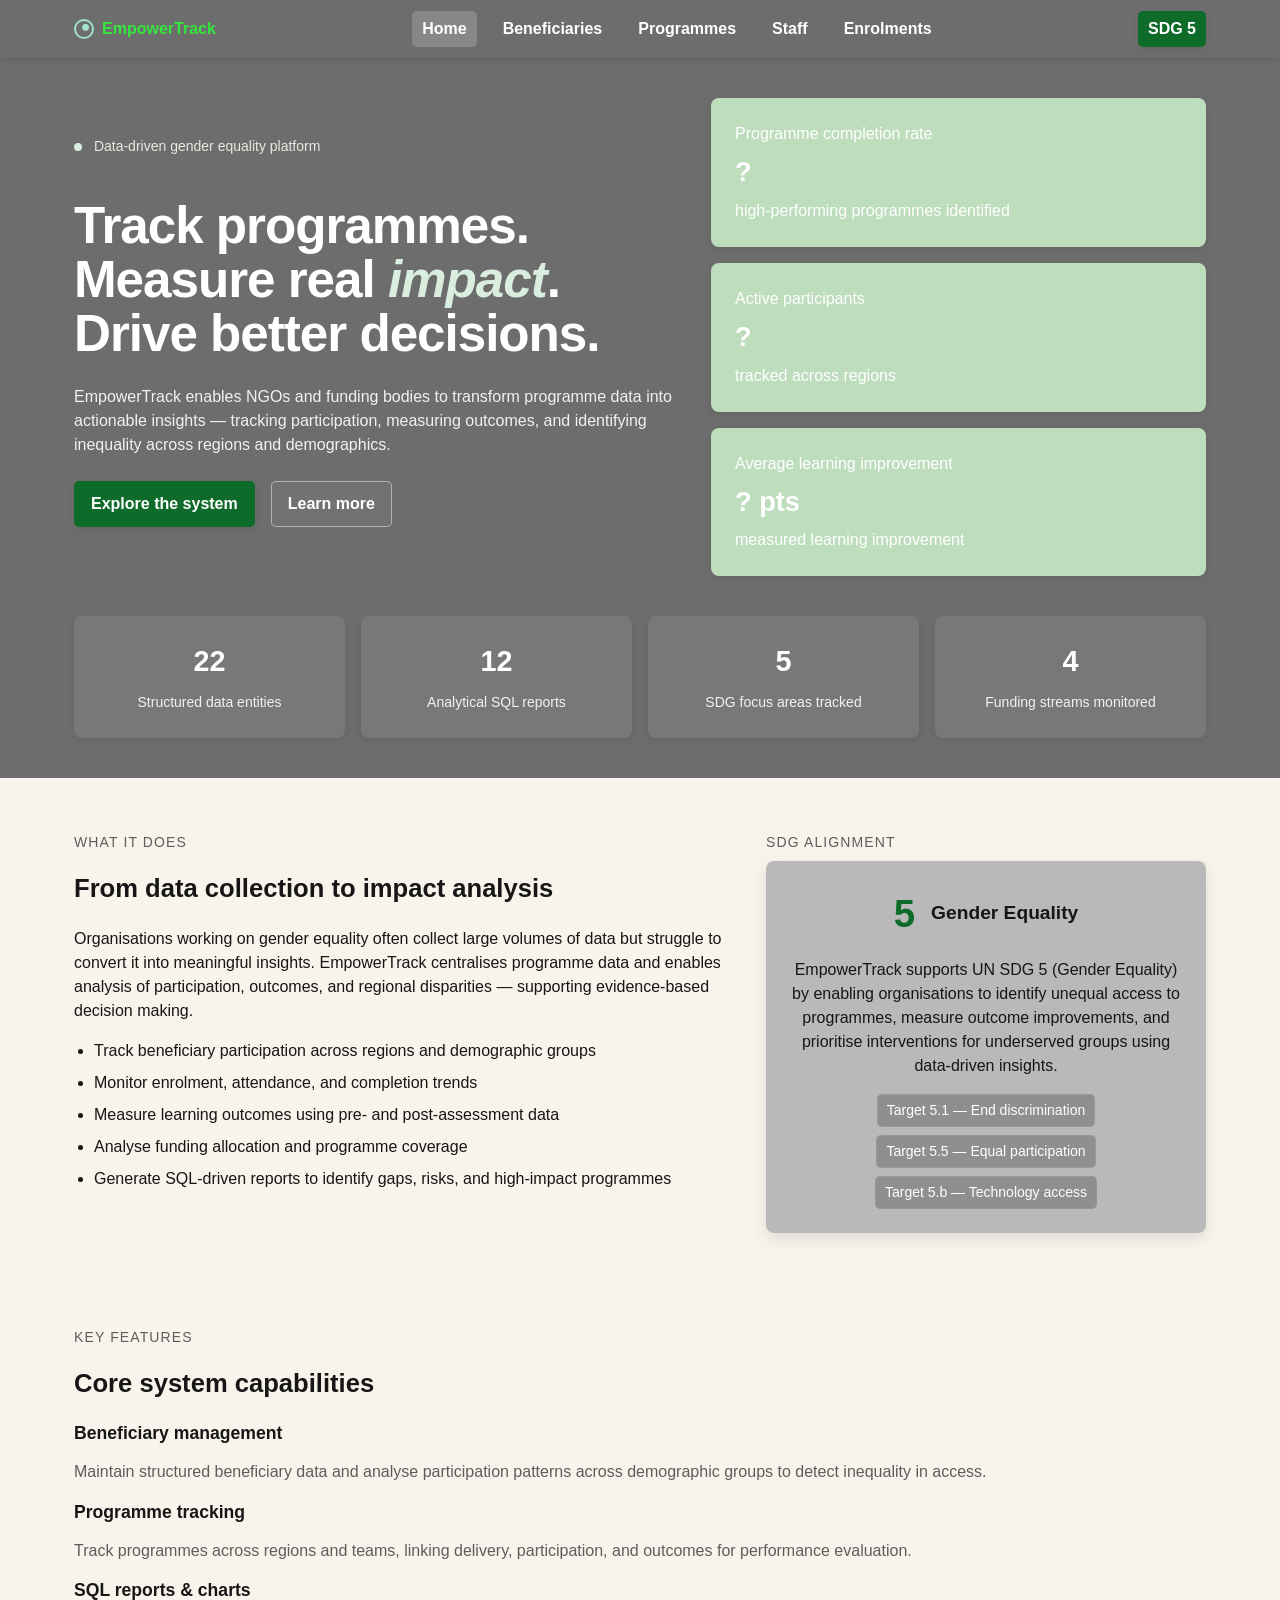
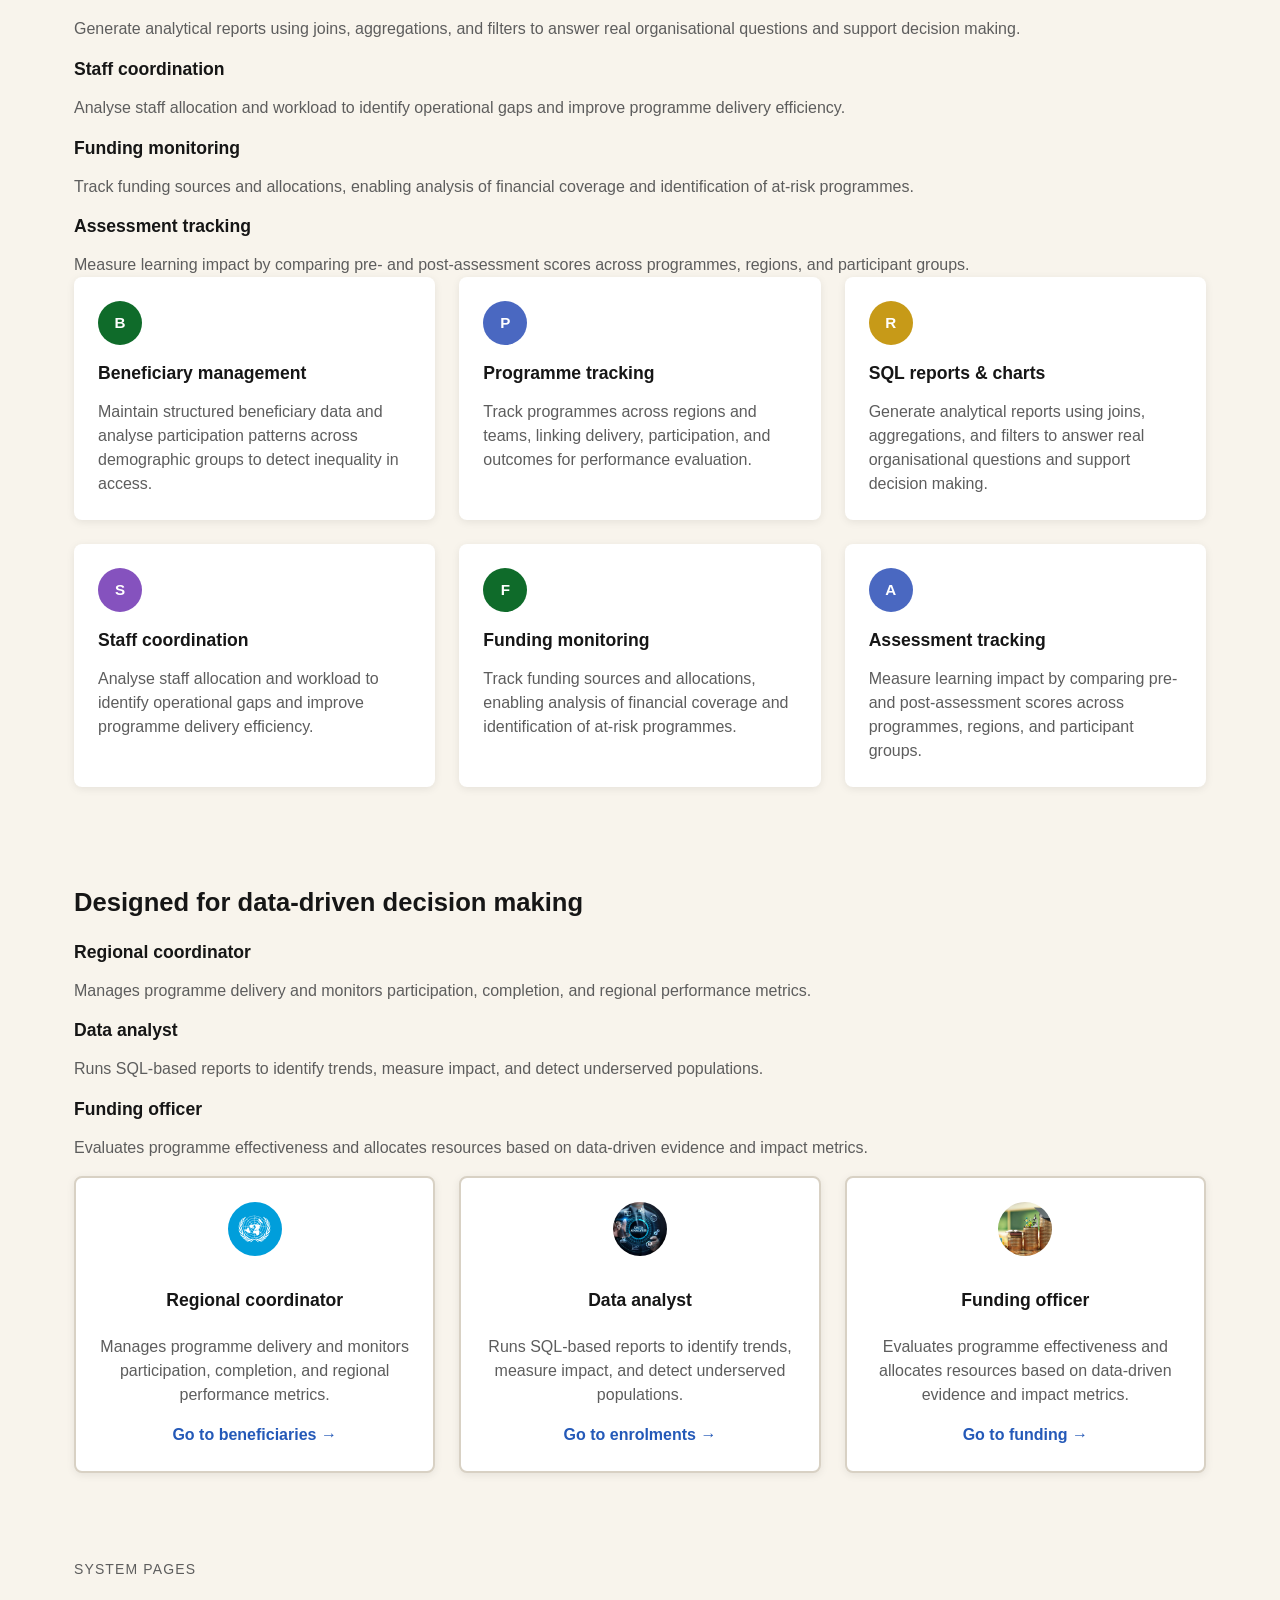
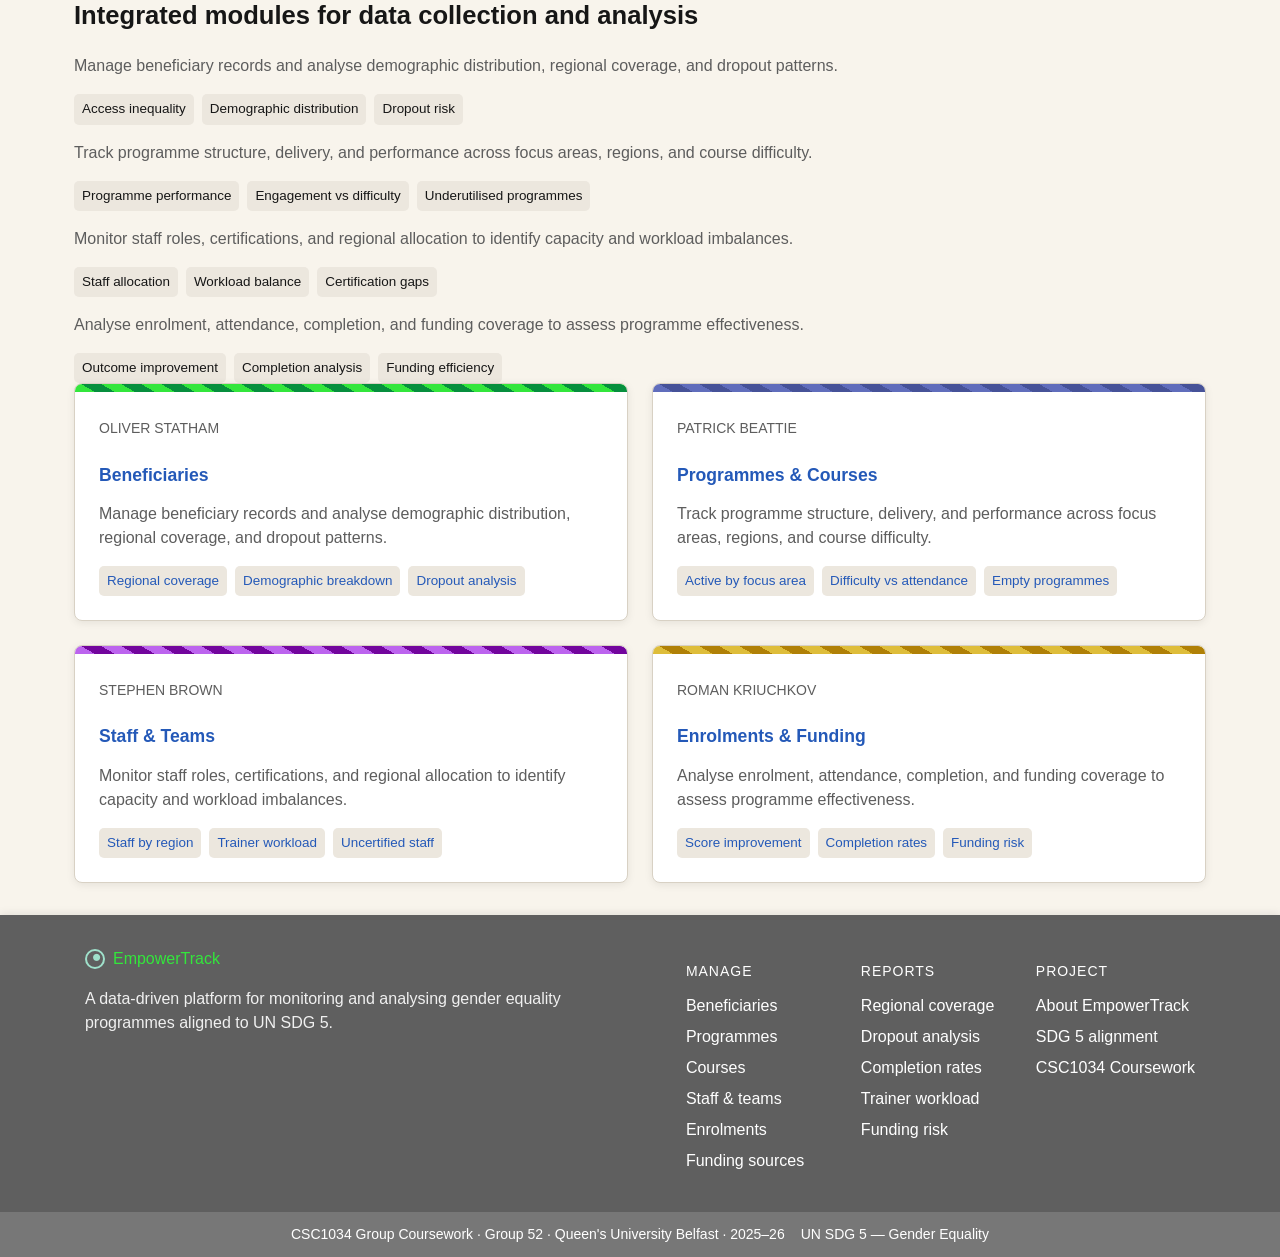
==== commit b906b0e0: "chore: clean files" ====
--- a/code/src/html/index.html
+++ b/code/src/html/index.html
@@ -88,7 +88,7 @@
           <span class="stats__label">SDG focus areas tracked</span>
         </div>
         <div class="stats__item">
-          <span class="stats__number">40+</span>
+          <span class="stats__number">4</span>
           <span class="stats__label">Funding streams monitored</span>
         </div>
       </div>
